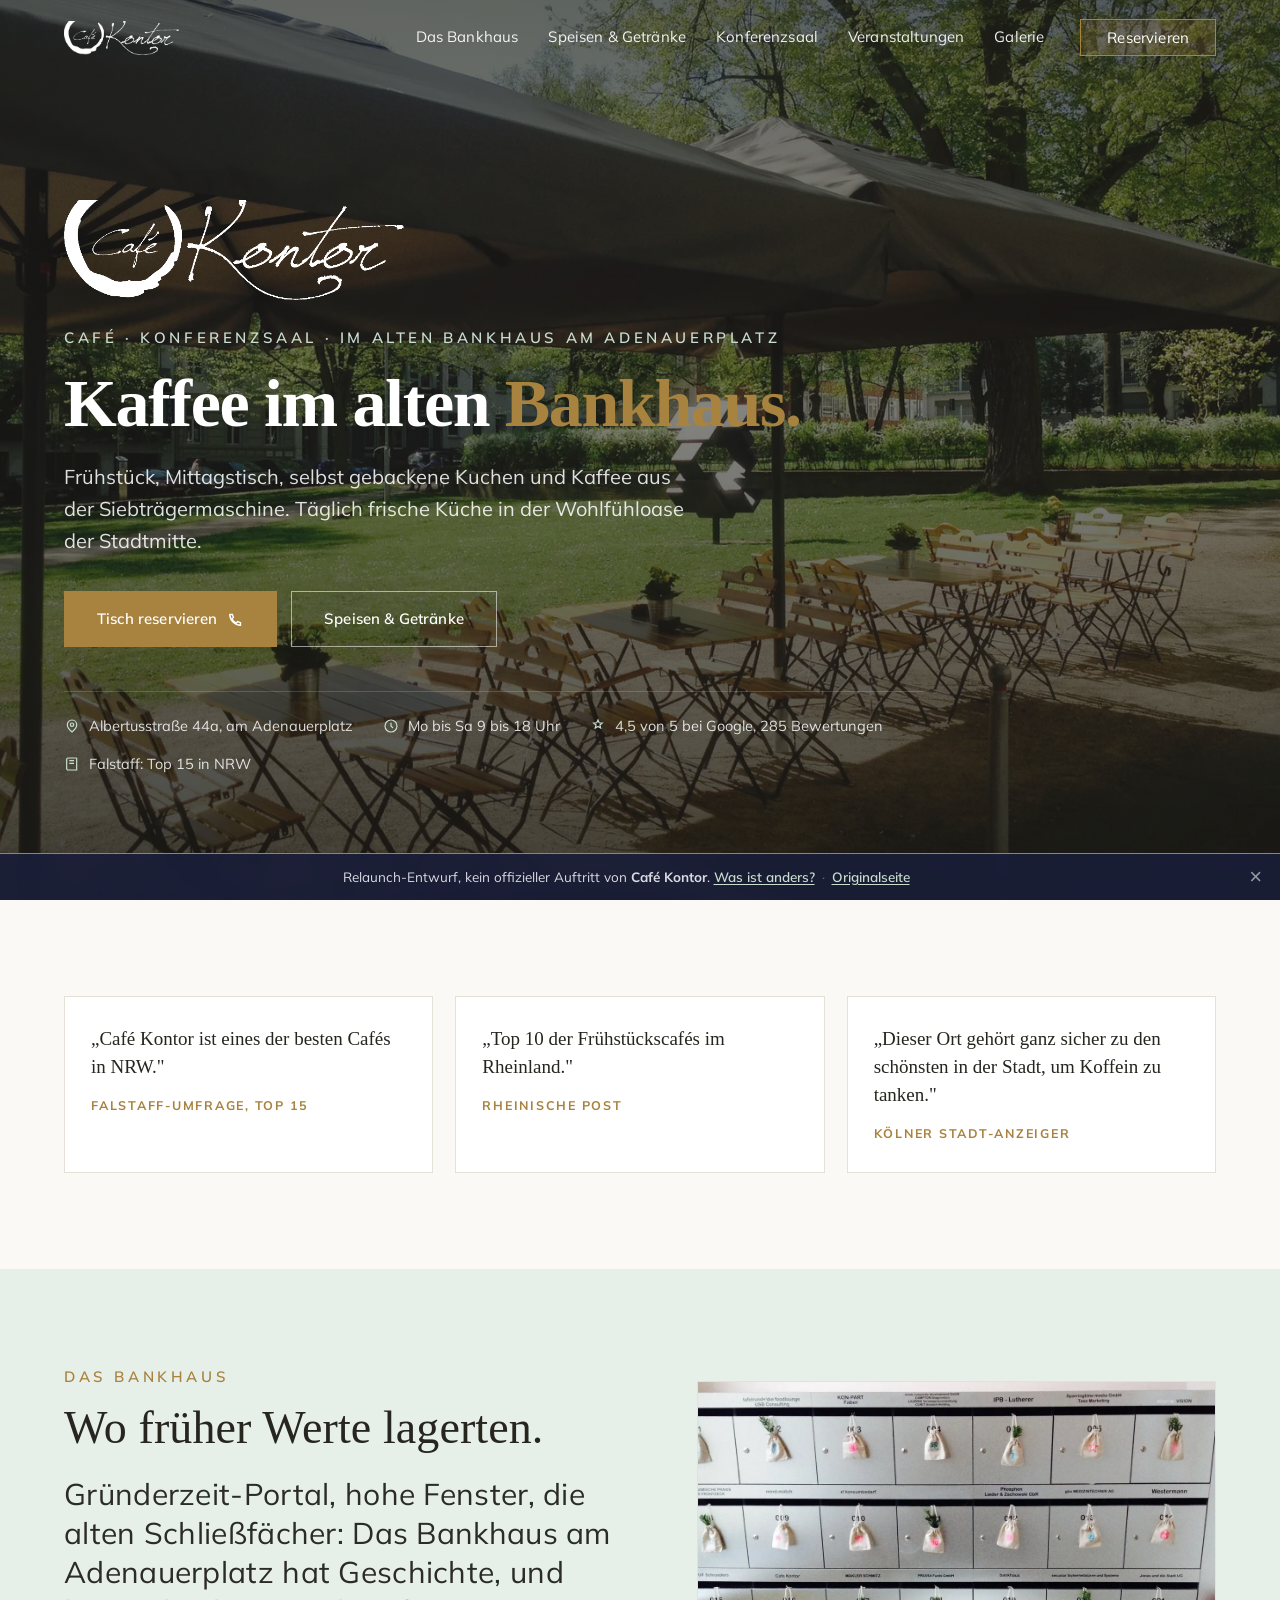
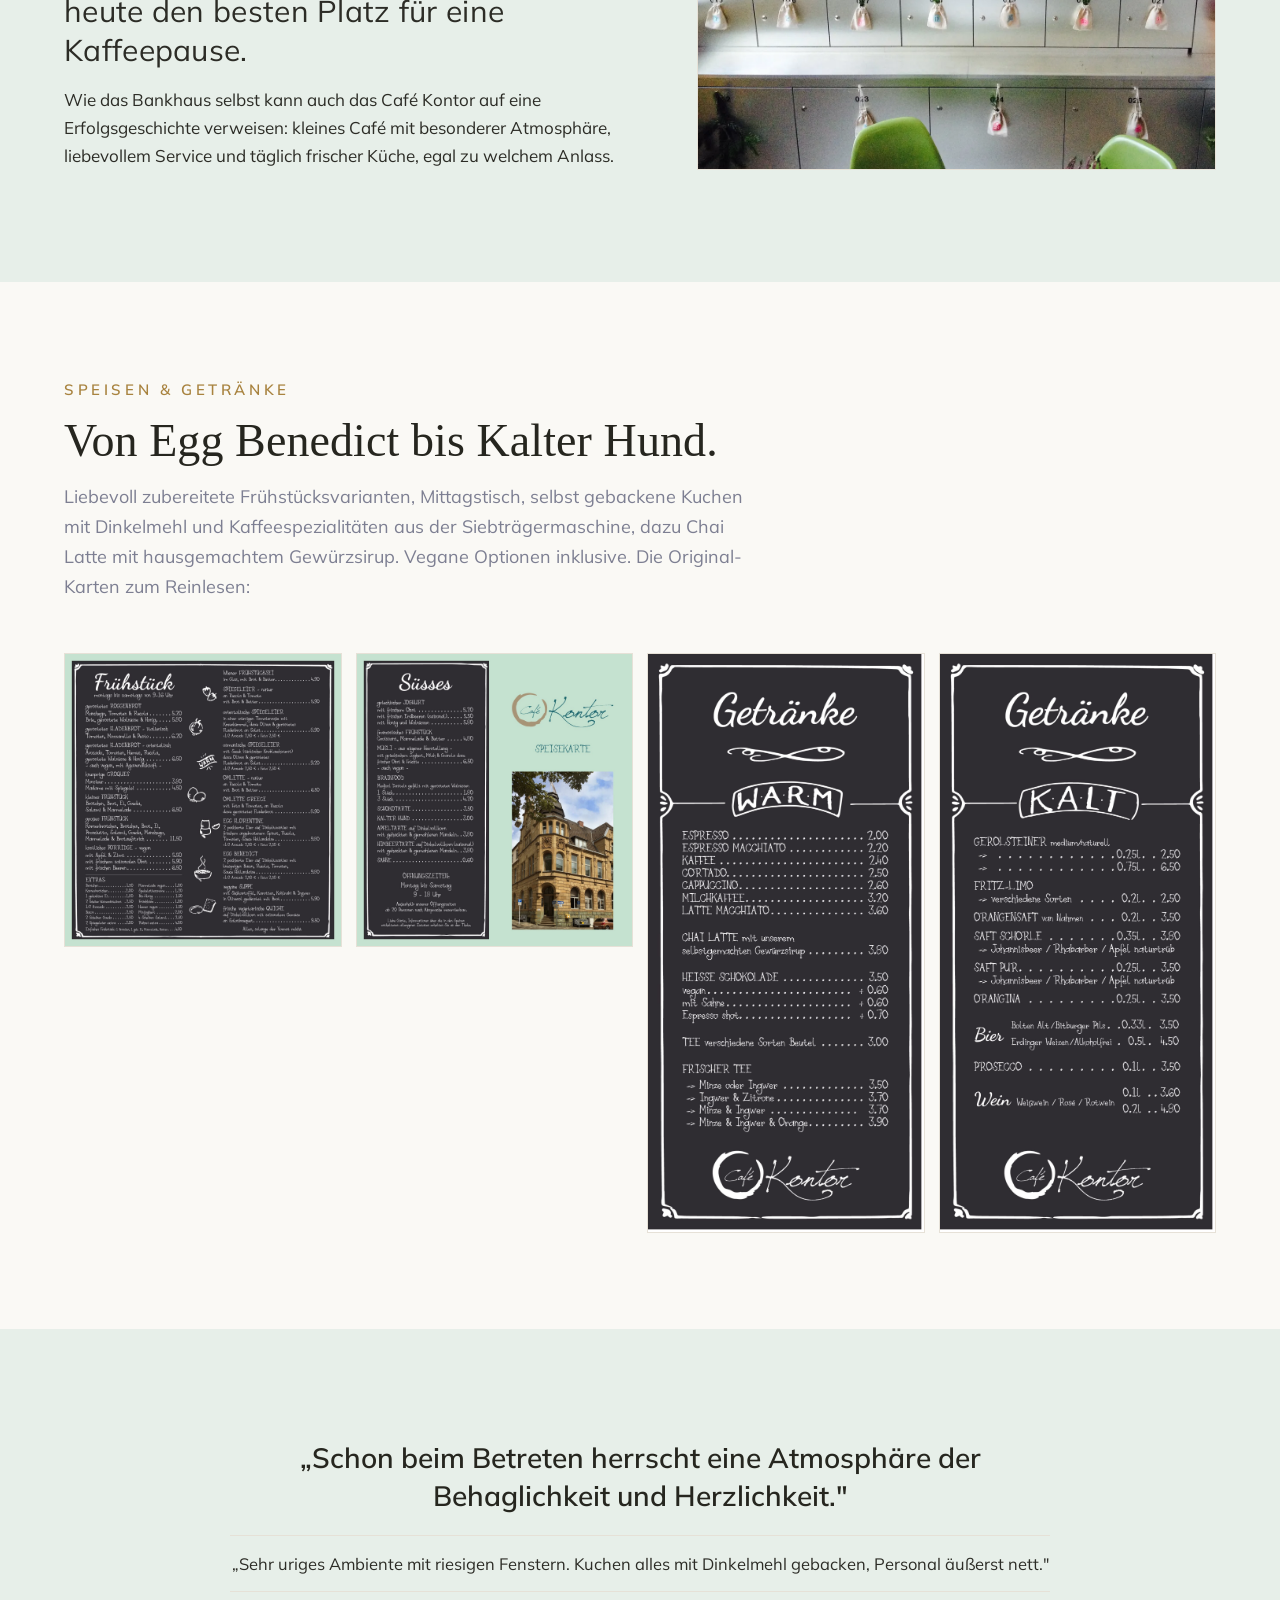
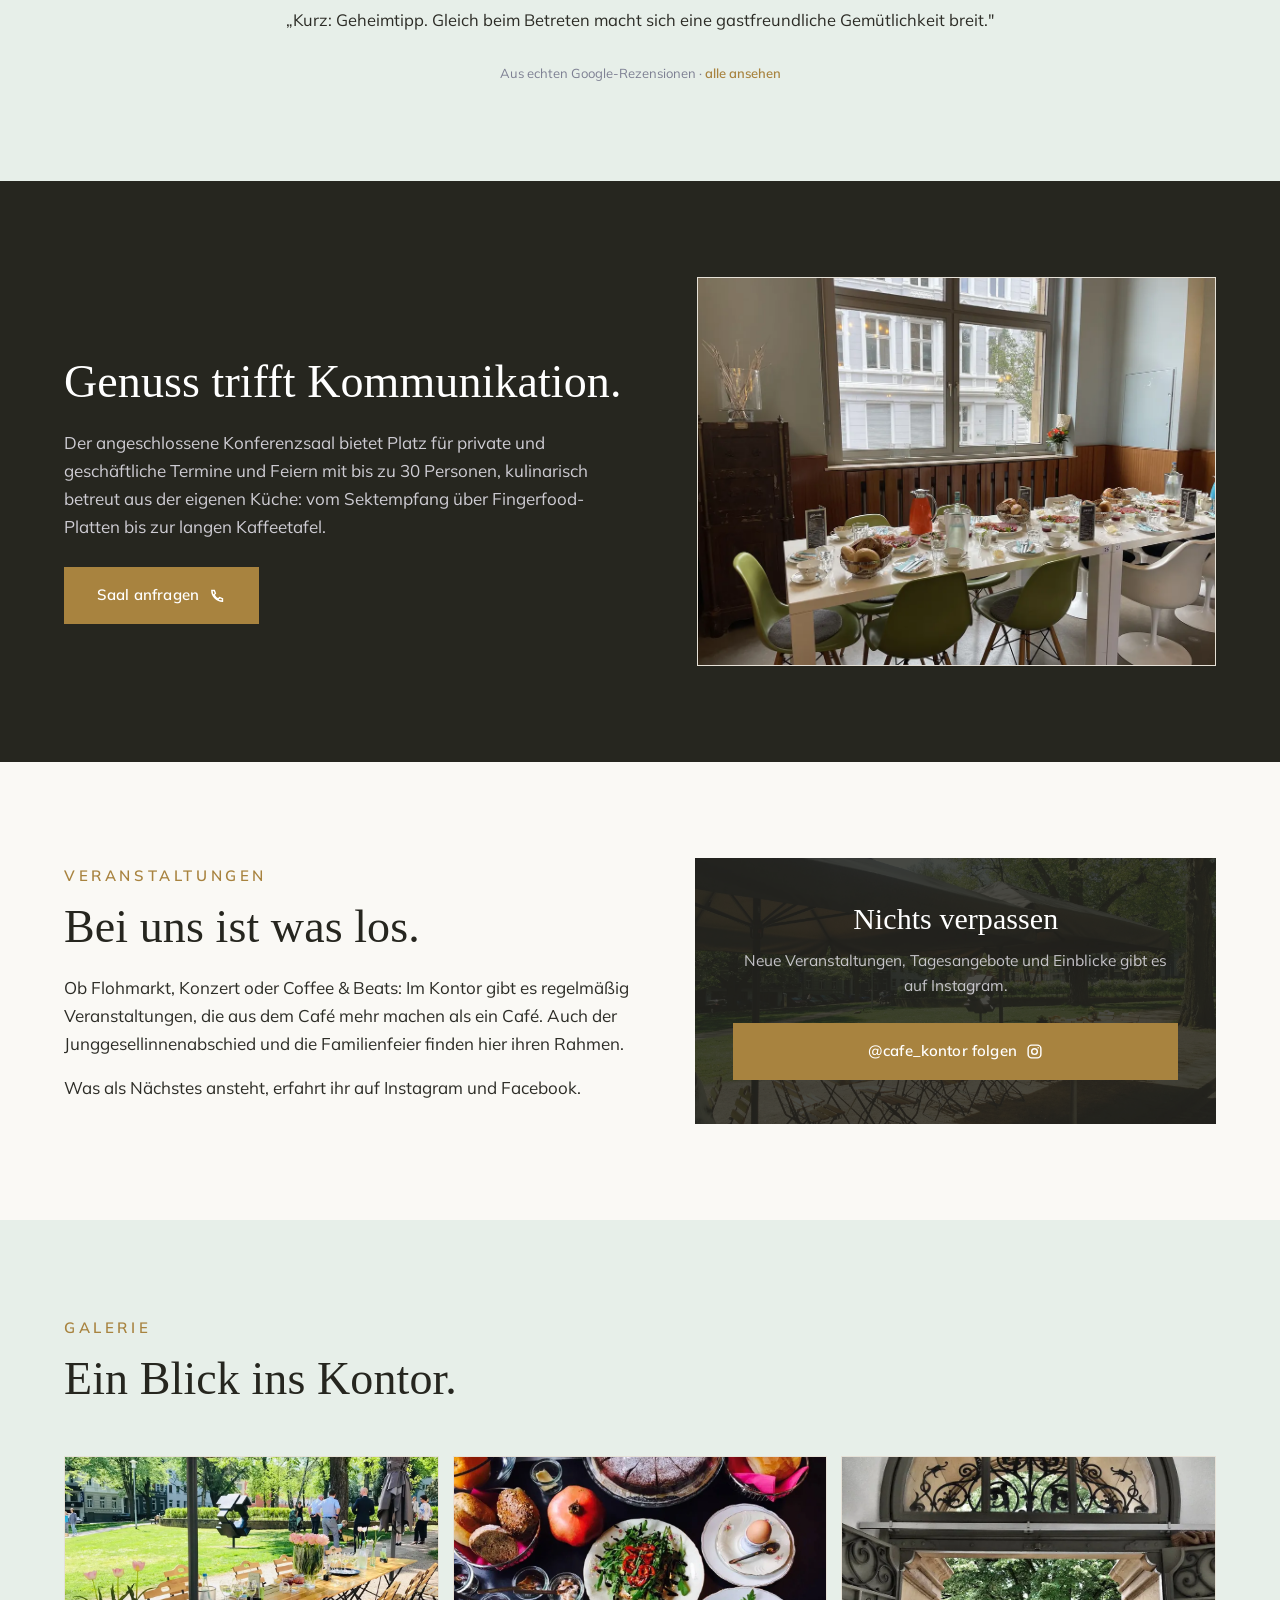
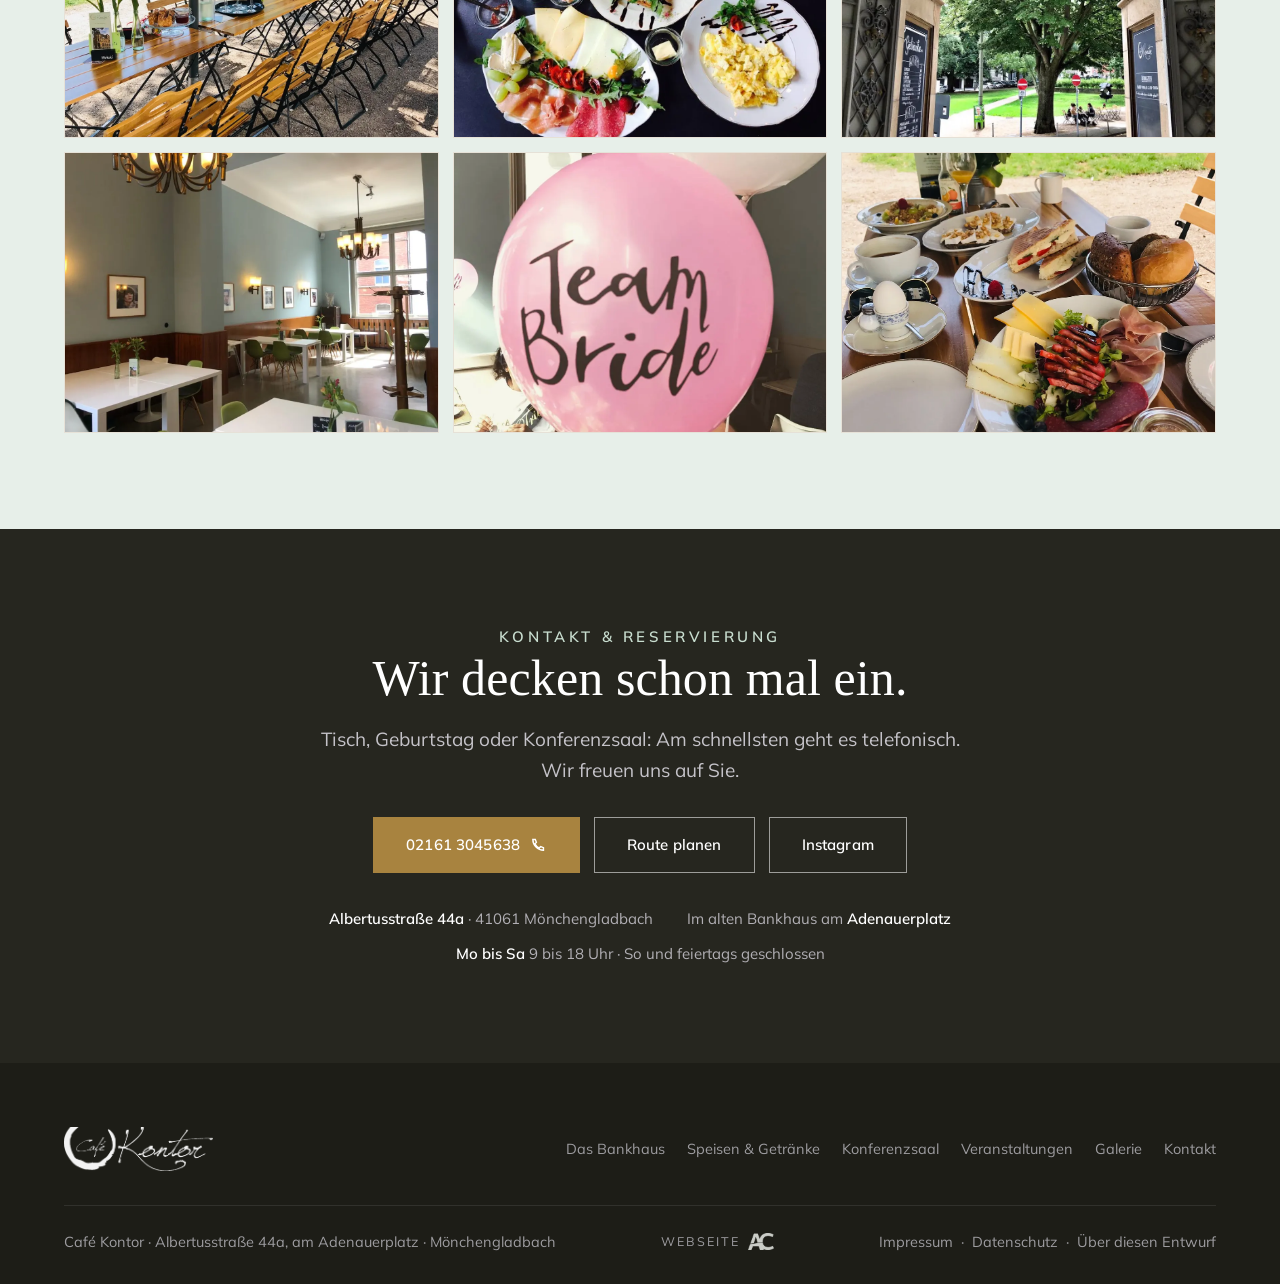
==== index.html @ a1a75964 "Cafe Kontor - Redesign-Demonstrator (CI aus Bestand: Tafel/Mint-Speisekarten, Kreide-Logo, Messing; " ====
<!doctype html>
<html lang="de">
<head>
<meta charset="utf-8">
<meta name="viewport" content="width=device-width, initial-scale=1, viewport-fit=cover">
<meta name="robots" content="noindex, nofollow">
<title>Café Kontor | Im alten Bankhaus am Adenauerplatz Mönchengladbach</title>
<meta name="description" content="Café Kontor: Frühstück, Mittagstisch und selbst gebackene Kuchen im alten Bankhaus am Adenauerplatz in Mönchengladbach. Konferenzsaal für bis zu 30 Personen. Redesign-Entwurf.">
<meta property="og:type" content="website">
<meta property="og:locale" content="de_DE">
<meta property="og:site_name" content="Café Kontor">
<meta property="og:title" content="Café Kontor | Im alten Bankhaus am Adenauerplatz Mönchengladbach">
<meta property="og:description" content="Frühstück, Mittagstisch und selbst gebackene Kuchen im alten Bankhaus. Konferenzsaal für bis zu 30 Personen.">
<meta property="og:image" content="https://suak0903.github.io/cafekontor/media/og.jpg">
<meta name="twitter:card" content="summary_large_image">
<link rel="icon" href="media/favicon.png" type="image/png">
<link rel="preload" as="image" href="media/hero-960.webp" type="image/webp" media="(max-width:700px)">
<link rel="preload" as="image" href="media/hero.webp" type="image/webp" media="(min-width:701px)">
<link rel="stylesheet" href="css/site.css?v=1">
<script type="application/ld+json">
{"@context":"https://schema.org","@type":"CafeOrCoffeeShop",
"name":"Café Kontor","alternateName":"Café Kontor am Adenauerplatz",
"description":"Café im alten Bankhaus am Adenauerplatz in Mönchengladbach: Frühstück, Mittagstisch, selbst gebackene Kuchen, Kaffeespezialitäten aus der Siebträgermaschine und ein Konferenzsaal für bis zu 30 Personen.",
"telephone":"+49 2161 3045638",
"address":{"@type":"PostalAddress","streetAddress":"Albertusstraße 44a","postalCode":"41061","addressLocality":"Mönchengladbach","addressCountry":"DE"},
"openingHoursSpecification":[{"@type":"OpeningHoursSpecification","dayOfWeek":["Monday","Tuesday","Wednesday","Thursday","Friday","Saturday"],"opens":"09:00","closes":"18:00"}],
"sameAs":["https://www.instagram.com/cafe_kontor/","https://www.facebook.com/cafekontormg","https://www.cafekontor-mg.de/"],
"servesCuisine":["Frühstück","Mittagstisch","Kuchen","Kaffee"],
"founder":{"@type":"Person","name":"Zahra Campregher"},
"acceptsReservations":"True",
"makesOffer":[{"@type":"Offer","itemOffered":{"@type":"Service","name":"Konferenzsaal für Veranstaltungen bis 30 Personen"}},{"@type":"Offer","itemOffered":{"@type":"Service","name":"Frühstück und Mittagstisch"}},{"@type":"Offer","itemOffered":{"@type":"Service","name":"Feiern und private Veranstaltungen"}}]}
</script>
</head>
<body>
<a href="#bankhaus" class="skip">Zum Inhalt springen</a>
<span id="top"></span>

<!-- #chrome:header -->
<header class="nav" id="nav">
  <div class="wrap">
    <a href="index.html#top" class="brand" aria-label="Café Kontor Startseite">
      <img class="logo-light" src="media/logo-white.png" alt="Café Kontor" width="635" height="187">
      <img class="logo-dark" src="media/logo-dark.png" alt="" aria-hidden="true" width="635" height="187">
    </a>
    <nav class="nav__links" aria-label="Hauptnavigation">
      <a href="index.html#bankhaus">Das Bankhaus</a>
      <a href="index.html#karte">Speisen &amp; Getränke</a>
      <a href="index.html#saal">Konferenzsaal</a>
      <a href="index.html#events">Veranstaltungen</a>
      <a href="index.html#galerie">Galerie</a>
      <a href="index.html#kontakt" class="btn nav__cta">Reservieren</a>
    </nav>
    <button class="burger" id="burger" aria-label="Menü öffnen" aria-expanded="false"><span></span><span></span><span></span></button>
  </div>
</header>
<nav class="mmenu" id="mmenu" aria-label="Mobile Navigation" inert>
  <div class="mmenu__top">
    <a href="index.html#top" class="mmenu__logo" aria-label="Café Kontor Startseite"><img src="media/logo-white.png" alt="Café Kontor" width="635" height="187"></a>
    <button class="mmenu__x" id="mclose" aria-label="Menü schließen"></button>
  </div>
  <div class="mmenu__links">
    <a href="index.html#bankhaus"><span class="n">01</span>Das Bankhaus</a>
    <a href="index.html#karte"><span class="n">02</span>Speisen &amp; Getränke</a>
    <a href="index.html#saal"><span class="n">03</span>Konferenzsaal</a>
    <a href="index.html#events"><span class="n">04</span>Veranstaltungen</a>
    <a href="index.html#galerie"><span class="n">05</span>Galerie</a>
    <a href="index.html#kontakt"><span class="n">06</span>Kontakt</a>
  </div>
  <div class="mmenu__foot">
    <a class="btn btn--primary" href="tel:+4921613045638">Tisch reservieren
      <svg viewBox="0 0 24 24" fill="none" stroke="currentColor" stroke-width="2"><path d="M4 5c0 8 7 15 15 15v-3.5l-4-1.5-2 2a12 12 0 0 1-6-6l2-2L7.5 5H4Z"/></svg></a>
    <div class="mmenu__contact">
      <a href="https://www.instagram.com/cafe_kontor/" target="_blank" rel="noopener"><svg viewBox="0 0 24 24" fill="none" stroke="currentColor" stroke-width="1.8"><rect x="3" y="3" width="18" height="18" rx="5"/><circle cx="12" cy="12" r="4"/><circle cx="17.2" cy="6.8" r="1.1" fill="currentColor" stroke="none"/></svg>Instagram</a>
      <a href="https://www.google.com/maps/search/?api=1&amp;query=Caf%C3%A9%20Kontor%20Albertusstra%C3%9Fe%2044a%20M%C3%B6nchengladbach" target="_blank" rel="noopener"><svg viewBox="0 0 24 24" fill="none" stroke="currentColor" stroke-width="1.8"><path d="M12 21s-7-5.7-7-11a7 7 0 1 1 14 0c0 5.3-7 11-7 11Z"/><circle cx="12" cy="10" r="2.5"/></svg>Route</a>
    </div>
    <div class="mmenu__meta">Albertusstraße 44a, am Adenauerplatz &middot; Mönchengladbach</div>
  </div>
</nav>
<!-- /#chrome:header -->

<!-- HERO: die Sommerterrasse am Adenauerplatz -->
<section class="hero" id="hero">
  <div class="hero__bg" id="heroBg"></div>
  <div class="wrap">
    <div class="hero__inner">
      <img class="hero__logo h-anim" src="media/logo-white.png" alt="Café Kontor" width="635" height="187" fetchpriority="high">
      <div class="eyebrow hero__eyebrow h-anim">Café &middot; Konferenzsaal &middot; Im alten Bankhaus am Adenauerplatz</div>
      <h1 class="h-anim">Kaffee im alten <em>Bankhaus.</em></h1>
      <p class="hero__sub h-anim">Frühstück, Mittagstisch, selbst gebackene Kuchen und Kaffee aus der Siebträgermaschine. Täglich frische Küche in der Wohlfühloase der Stadtmitte.</p>
      <div class="hero__cta h-anim">
        <a href="tel:+4921613045638" class="btn btn--primary">Tisch reservieren
          <svg viewBox="0 0 24 24" fill="none" stroke="currentColor" stroke-width="2"><path d="M4 5c0 8 7 15 15 15v-3.5l-4-1.5-2 2a12 12 0 0 1-6-6l2-2L7.5 5H4Z"/></svg></a>
        <a href="#karte" class="btn btn--ghost">Speisen &amp; Getränke</a>
      </div>
      <div class="ribbon h-anim">
        <span><svg viewBox="0 0 24 24" fill="none" stroke="currentColor" stroke-width="1.8"><path d="M12 21s-7-5.7-7-11a7 7 0 1 1 14 0c0 5.3-7 11-7 11Z"/><circle cx="12" cy="10" r="2.5"/></svg>Albertusstraße 44a, am Adenauerplatz</span>
        <span><svg viewBox="0 0 24 24" fill="none" stroke="currentColor" stroke-width="1.8"><circle cx="12" cy="12" r="9"/><path d="M12 7v5l3 3"/></svg>Mo bis Sa 9 bis 18 Uhr</span>
        <span><svg viewBox="0 0 24 24" fill="none" stroke="currentColor" stroke-width="1.8"><path d="M12 3l1.8 4.2 4.6.4-3.5 3 1.1 4.5L12 12.7 7.9 15.1 9 10.6l-3.5-3 4.6-.4L12 3Z"/></svg>4,5 von 5 bei Google, 285 Bewertungen</span>
        <span><svg viewBox="0 0 24 24" fill="none" stroke="currentColor" stroke-width="1.8"><path d="M4 19V5a2 2 0 0 1 2-2h13v18H6a2 2 0 0 1-2-2Z"/><path d="M8 7h7M8 11h7"/></svg>Falstaff: Top 15 in NRW</span>
      </div>
    </div>
  </div>
</section>

<!-- PRESSE -->
<section class="section" id="presse" aria-label="Pressestimmen">
  <div class="wrap">
    <div class="press reveal">
      <blockquote><span class="q">„Café Kontor ist eines der besten Cafés in NRW."</span><span class="src">Falstaff-Umfrage, Top 15</span></blockquote>
      <blockquote><span class="q">„Top 10 der Frühstückscafés im Rheinland."</span><span class="src">Rheinische Post</span></blockquote>
      <blockquote><span class="q">„Dieser Ort gehört ganz sicher zu den schönsten in der Stadt, um Koffein zu tanken."</span><span class="src">Kölner Stadt-Anzeiger</span></blockquote>
    </div>
  </div>
</section>

<!-- DAS BANKHAUS -->
<section class="section section--vanille" id="bankhaus">
  <div class="wrap split">
    <div>
      <div class="eyebrow reveal">Das Bankhaus</div>
      <h2 class="reveal" style="font-size:clamp(30px,4.4vw,46px);color:var(--tinte);margin-top:12px">Wo früher Werte lagerten.</h2>
      <p class="lead reveal" style="margin-top:22px">Gründerzeit-Portal, hohe Fenster, die alten Schließfächer: Das Bankhaus am Adenauerplatz hat Geschichte, und heute den besten Platz für eine Kaffeepause.</p>
      <p class="reveal" style="margin-top:14px">Wie das Bankhaus selbst kann auch das Café Kontor auf eine Erfolgsgeschichte verweisen: kleines Café mit besonderer Atmosphäre, liebevollem Service und täglich frischer Küche, egal zu welchem Anlass.</p>
    </div>
    <div class="split__media reveal">
      <picture><source srcset="media/schliessfaecher.webp" type="image/webp"><img src="media/schliessfaecher.jpg" alt="Die historischen Bankschließfächer im Café Kontor" width="1200" height="910" loading="lazy" decoding="async"></picture>
    </div>
  </div>
</section>

<!-- SPEISEN & GETRÄNKE -->
<section class="section" id="karte">
  <div class="wrap">
    <div class="shead reveal">
      <div class="eyebrow">Speisen &amp; Getränke</div>
      <h2>Von Egg Benedict bis Kalter Hund.</h2>
      <p>Liebevoll zubereitete Frühstücksvarianten, Mittagstisch, selbst gebackene Kuchen mit Dinkelmehl und Kaffeespezialitäten aus der Siebträgermaschine, dazu Chai Latte mit hausgemachtem Gewürzsirup. Vegane Optionen inklusive. Die Original-Karten zum Reinlesen:</p>
    </div>
    <div class="karten reveal">
      <picture><img src="media/karte-fruehstueck.jpg" alt="Speisekarte Frühstück" width="1400" height="1484" loading="lazy" decoding="async"></picture>
      <picture><img src="media/karte-suesses.jpg" alt="Speisekarte Süßes" width="1400" height="1484" loading="lazy" decoding="async"></picture>
      <picture><img src="media/karte-warm.jpg" alt="Getränkekarte warme Getränke" width="1400" height="2938" loading="lazy" decoding="async"></picture>
      <picture><img src="media/karte-kalt.jpg" alt="Getränkekarte kalte Getränke" width="1400" height="2938" loading="lazy" decoding="async"></picture>
    </div>
  </div>
</section>

<!-- STIMMEN -->
<section class="section section--vanille" id="stimmen" aria-label="Stimmen unserer Gäste">
  <div class="wrap">
    <div class="quotes reveal">
      <blockquote class="quote quote--big">„Schon beim Betreten herrscht eine Atmosphäre der Behaglichkeit und Herzlichkeit."</blockquote>
      <blockquote class="quote">„Sehr uriges Ambiente mit riesigen Fenstern. Kuchen alles mit Dinkelmehl gebacken, Personal äußerst nett."</blockquote>
      <blockquote class="quote">„Kurz: Geheimtipp. Gleich beim Betreten macht sich eine gastfreundliche Gemütlichkeit breit."</blockquote>
      <p class="quotes__src">Aus echten Google-Rezensionen &middot; <a href="https://www.google.com/maps/search/?api=1&amp;query=Caf%C3%A9%20Kontor%20M%C3%B6nchengladbach" target="_blank" rel="noopener">alle ansehen</a></p>
    </div>
  </div>
</section>

<!-- KONFERENZSAAL -->
<section class="section section--tinte" id="saal">
  <div class="wrap split">
    <div>
      <div class="eyebrow reveal">Konferenzsaal</div>
      <h2 class="reveal" style="font-size:clamp(30px,4.4vw,46px);color:#fff;margin-top:12px">Genuss trifft Kommunikation.</h2>
      <p class="reveal" style="margin-top:22px;color:rgba(236,234,243,.85)">Der angeschlossene Konferenzsaal bietet Platz für private und geschäftliche Termine und Feiern mit bis zu 30 Personen, kulinarisch betreut aus der eigenen Küche: vom Sektempfang über Fingerfood-Platten bis zur langen Kaffeetafel.</p>
      <a class="btn btn--primary reveal" href="tel:+4921613045638" style="margin-top:10px">Saal anfragen
        <svg viewBox="0 0 24 24" fill="none" stroke="currentColor" stroke-width="2"><path d="M4 5c0 8 7 15 15 15v-3.5l-4-1.5-2 2a12 12 0 0 1-6-6l2-2L7.5 5H4Z"/></svg></a>
    </div>
    <div class="split__media reveal">
      <picture><source srcset="media/tafel.webp" type="image/webp"><img src="media/tafel.jpg" alt="Festlich gedeckte lange Tafel im Konferenzsaal" width="1100" height="825" loading="lazy" decoding="async"></picture>
    </div>
  </div>
</section>

<!-- VERANSTALTUNGEN -->
<section class="section" id="events">
  <div class="wrap insta">
    <div>
      <div class="eyebrow reveal">Veranstaltungen</div>
      <h2 class="reveal" style="font-size:clamp(30px,4.4vw,46px);color:var(--tinte);margin-top:12px">Bei uns ist was los.</h2>
      <p class="reveal" style="margin-top:22px">Ob Flohmarkt, Konzert oder Coffee &amp; Beats: Im Kontor gibt es regelmäßig Veranstaltungen, die aus dem Café mehr machen als ein Café. Auch der Junggesellinnenabschied und die Familienfeier finden hier ihren Rahmen.</p>
      <p class="reveal">Was als Nächstes ansteht, erfahrt ihr auf Instagram und Facebook.</p>
    </div>
    <div class="insta__card reveal">
      <h3>Nichts verpassen</h3>
      <p>Neue Veranstaltungen, Tagesangebote und Einblicke gibt es auf Instagram.</p>
      <a href="https://www.instagram.com/cafe_kontor/" target="_blank" rel="noopener" class="btn btn--primary">@cafe_kontor folgen
        <svg viewBox="0 0 24 24" fill="none" stroke="currentColor" stroke-width="2"><rect x="3" y="3" width="18" height="18" rx="5"/><circle cx="12" cy="12" r="4"/><circle cx="17.2" cy="6.8" r="1.1" fill="currentColor" stroke="none"/></svg></a>
    </div>
  </div>
</section>

<!-- GALERIE -->
<section class="section section--vanille" id="galerie">
  <div class="wrap">
    <div class="shead reveal">
      <div class="eyebrow">Galerie</div>
      <h2>Ein Blick ins Kontor.</h2>
    </div>
    <div class="gallery">
      <picture class="reveal"><source srcset="media/terrasse.webp" type="image/webp"><img src="media/terrasse.jpg" alt="Die Sommerterrasse unter Schirmen am Adenauerplatz" width="1100" height="825" loading="lazy" decoding="async"></picture>
      <picture class="reveal"><source srcset="media/fruehstueck.webp" type="image/webp"><img src="media/fruehstueck.jpg" alt="Frühstücksteller mit frischen Zutaten" width="1100" height="825" loading="lazy" decoding="async"></picture>
      <picture class="reveal"><source srcset="media/portal.webp" type="image/webp"><img src="media/portal.jpg" alt="Das schmiedeeiserne Portal des Bankhauses" width="900" height="1200" loading="lazy" decoding="async"></picture>
      <picture class="reveal"><source srcset="media/saal-hell.webp" type="image/webp"><img src="media/saal-hell.jpg" alt="Der helle Saal mit Bilderwand" width="1024" height="768" loading="lazy" decoding="async"></picture>
      <picture class="reveal"><source srcset="media/teambride.webp" type="image/webp"><img src="media/teambride.jpg" alt="Feier mit Team-Bride-Ballons im Kontor" width="1080" height="1080" loading="lazy" decoding="async"></picture>
      <picture class="reveal"><source srcset="media/teller.webp" type="image/webp"><img src="media/teller.jpg" alt="Frühstück am Fensterplatz" width="1100" height="825" loading="lazy" decoding="async"></picture>
    </div>
  </div>
</section>

<!-- KONTAKT -->
<section class="section section--tinte" id="kontakt">
  <div class="wrap cta">
    <div class="eyebrow reveal" style="color:var(--orange)">Kontakt &amp; Reservierung</div>
    <h2 class="reveal">Wir decken schon mal ein.</h2>
    <p class="reveal">Tisch, Geburtstag oder Konferenzsaal: Am schnellsten geht es telefonisch. Wir freuen uns auf Sie.</p>
    <div class="cta__row reveal">
      <a href="tel:+4921613045638" class="btn btn--primary">02161 3045638
        <svg viewBox="0 0 24 24" fill="none" stroke="currentColor" stroke-width="2"><path d="M4 5c0 8 7 15 15 15v-3.5l-4-1.5-2 2a12 12 0 0 1-6-6l2-2L7.5 5H4Z"/></svg></a>
      <a href="https://www.google.com/maps/search/?api=1&amp;query=Caf%C3%A9%20Kontor%20Albertusstra%C3%9Fe%2044a%20M%C3%B6nchengladbach" target="_blank" rel="noopener" class="btn btn--ghost">Route planen</a>
      <a href="https://www.instagram.com/cafe_kontor/" target="_blank" rel="noopener" class="btn btn--ghost">Instagram</a>
    </div>
    <div class="cta__meta reveal">
      <span><b>Albertusstraße 44a</b> &middot; 41061 Mönchengladbach</span>
      <span>Im alten Bankhaus am <b>Adenauerplatz</b></span>
      <span><b>Mo bis Sa</b> 9 bis 18 Uhr &middot; So und feiertags geschlossen</span>
    </div>
  </div>
</section>

<!-- #chrome:footer -->
<footer class="foot">
  <div class="wrap">
    <div class="foot__top">
      <a href="index.html#top" aria-label="Café Kontor Startseite"><img class="foot__brandimg" src="media/logo-white.png" alt="Café Kontor" width="635" height="187" loading="lazy" decoding="async"></a>
      <nav class="foot__nav" aria-label="Footer">
        <a href="index.html#bankhaus">Das Bankhaus</a><a href="index.html#karte">Speisen &amp; Getränke</a>
        <a href="index.html#saal">Konferenzsaal</a><a href="index.html#events">Veranstaltungen</a><a href="index.html#galerie">Galerie</a><a href="index.html#kontakt">Kontakt</a>
      </nav>
    </div>
    <div class="foot__bottom">
      <span>Café Kontor &middot; Albertusstraße 44a, am Adenauerplatz &middot; Mönchengladbach</span>
      <a class="foot__credit" href="https://akyol.de" target="_blank" rel="noopener" aria-label="Webseite erstellt von Dr.-Ing. Suat Akyol, akyol.de">Webseite <img class="logo-mono" src="media/ac-logo-mono.png" alt="AC" width="306" height="195" style="height:17px;width:auto" loading="lazy" decoding="async"><img class="logo-color" src="media/ac-logo.png" alt="" aria-hidden="true" width="306" height="195" style="height:17px;width:auto" loading="lazy" decoding="async"></a>
      <span><a href="impressum.html">Impressum</a> &nbsp;&middot;&nbsp; <a href="datenschutz.html">Datenschutz</a> &nbsp;&middot;&nbsp; <a href="hinweise.html">Über diesen Entwurf</a></span>
    </div>
  </div>
</footer>
<!-- /#chrome:footer -->

<!-- Lightbox -->
<div class="lb" id="lb" aria-hidden="true">
  <img id="lbImg" src="" alt="">
  <button class="lb__close" id="lbClose" aria-label="Schließen">&times;</button>
  <button class="lb__nav prev" id="lbPrev" aria-label="Vorheriges Bild">&#8249;</button>
  <button class="lb__nav next" id="lbNext" aria-label="Nächstes Bild">&#8250;</button>
</div>

<!-- #chrome:demobar -->
<div class="demobar" id="demobar">
  <span>Relaunch-Entwurf, kein offizieller Auftritt von <b>Café Kontor</b>. <a href="hinweise.html">Was ist anders?</a> <span class="demobar__sep">&middot;</span> <a href="https://www.cafekontor-mg.de/" target="_blank" rel="noopener">Originalseite</a></span>
  <button id="demoClose" aria-label="Hinweis schließen">&times;</button>
</div>
<!-- /#chrome:demobar -->

<script src="js/site.js?v=1"></script>
</body>
</html>
---- css/site.css ----
/* =========================================================================
   Cafe Kontor - Redesign-Demonstrator
   Vanilla CSS. Farben aus dem Markenauftritt: Tafel-Anthrazit + Mint (die
   Original-Speisekarten) + Messing (Kronleuchter im Bankhaus).
   DM Serif Display + Mulish self-hosted.
   ========================================================================= */

@font-face{font-family:'DM Serif Display';src:url('../font/DMSerifDisplay-400.woff2') format('woff2');font-weight:400;font-style:normal;font-display:swap}
@font-face{font-family:'Mulish';src:url('../font/Mulish-400.woff2') format('woff2');font-weight:400;font-style:normal;font-display:swap}
@font-face{font-family:'Mulish';src:url('../font/Mulish-600.woff2') format('woff2');font-weight:600;font-style:normal;font-display:swap}
@font-face{font-family:'Mulish';src:url('../font/Mulish-700.woff2') format('woff2');font-weight:700;font-style:normal;font-display:swap}

:root{
  --tinte:#26261f;      /* Tafel-Anthrazit (Speisekarten): dunkle Sektionen, Headings */
  --night:#1d1d17;      /* Footer / noch dunkler */
  --blau:#cfe3d6;       /* Karten-Mint (Speisekarten-Rahmen) */
  --koralle:#a8833f;    /* AKZENT Messing (Kronleuchter im Bankhaus): CTA, Eyebrow */
  --koralle-d:#8f6e30;  /* Akzent dunkler (Hover) */
  --orange:#c8ddcf;     /* helles Mint: Eyebrows/Icons auf dunkel */
  --papier:#faf9f5;     /* Kreide-Grund hell */
  --vanille:#e7efe9;    /* Sektions-BG Mint-hell */
  --ink:#2c2c26;        /* Fliesstext auf hell */
  --muted:#7d7f92;      /* gedaempft */
  --line:#e6e1d7;       /* Haarlinie */
  --white:#fff;
  --wrap:1200px;
  --ease:cubic-bezier(.22,1,.36,1);
  --nav-h:76px;
}

*,*::before,*::after{box-sizing:border-box}
html{-webkit-text-size-adjust:100%;scroll-behavior:smooth;overflow-x:clip}
html,*{-webkit-tap-highlight-color:transparent}
body{
  margin:0;background:var(--papier);color:var(--ink);
  font-family:'Mulish',system-ui,-apple-system,Segoe UI,sans-serif;
  font-size:17px;line-height:1.65;font-weight:400;
  -webkit-font-smoothing:antialiased;text-rendering:optimizeLegibility;
  overflow-x:clip;overflow-wrap:break-word;
}
::selection{background:rgba(168,131,63,.25)}::-moz-selection{background:rgba(168,131,63,.25)}
img{max-width:100%;height:auto;display:block}
a{color:inherit;text-decoration:none}
h1,h2,h3{font-family:'DM Serif Display',Georgia,serif;font-weight:400;line-height:1.12;letter-spacing:.002em;margin:0}
p{margin:0 0 1rem}
.wrap{width:100%;max-width:var(--wrap);margin:0 auto;padding:0 24px}
.section{padding:96px 0}
.eyebrow{font-family:'Mulish';font-weight:600;font-size:15px;letter-spacing:.24em;text-transform:uppercase;color:var(--koralle)}
.dot{color:var(--koralle)}
.sr-only{position:absolute;width:1px;height:1px;padding:0;margin:-1px;overflow:hidden;clip:rect(0,0,0,0);border:0}
.skip{position:absolute;left:-9999px;top:0;background:var(--tinte);color:#fff;padding:10px 16px;z-index:200}
.skip:focus{left:12px;top:12px}

/* ---- Buttons ---- */
.btn{display:inline-flex;align-items:center;gap:.6rem;font-family:'Mulish';font-weight:600;font-size:15px;
  letter-spacing:.01em;padding:15px 32px;border:1px solid transparent;cursor:pointer;
  transition:background .25s var(--ease),border-color .25s var(--ease),color .25s var(--ease)}
.btn--primary{background:var(--koralle);color:#fff}
.btn--primary:hover{background:var(--koralle-d)}
.btn--ghost{background:transparent;border-color:rgba(255,255,255,.55);color:#fff}
.btn--ghost:hover{background:rgba(255,255,255,.14);border-color:#fff}
.btn svg{width:17px;height:17px;flex:none}

/* ---- Navigation (sticky statt fixed: mobile Browserleiste, Petra-Learning) ---- */
.nav{position:sticky;top:0;left:0;right:0;z-index:140;height:var(--nav-h);display:flex;align-items:center;
  margin-bottom:calc(-1 * var(--nav-h));
  transition:background .3s var(--ease),box-shadow .3s var(--ease),border-color .3s var(--ease);
  border-bottom:1px solid transparent}
.nav.menu-open{position:fixed;top:0;left:0;right:0;margin-bottom:0}
.nav .wrap{display:flex;align-items:center;justify-content:space-between}
.brand{display:inline-flex;align-items:center;gap:12px;transition:transform .28s var(--ease);transform-origin:center center}
.brand:hover{transform:scale(1.05)}
.brand img{height:34px;width:auto;display:block;transition:opacity .3s var(--ease)}
.brand .logo-dark{display:none}
.brand__word{font-family:'Mulish';font-weight:700;font-size:21px;letter-spacing:.12em;text-transform:uppercase;color:#fff;transition:color .3s var(--ease)}
.nav__links{display:flex;align-items:center;gap:30px}
.nav__links a{font-family:'Mulish';font-size:15px;font-weight:500;letter-spacing:.01em;color:rgba(255,255,255,.92);position:relative;padding:4px 0}
.nav__links a::after{content:"";position:absolute;left:0;right:100%;bottom:-2px;height:2px;background:var(--koralle);transition:right .3s var(--ease)}
.nav__links a:hover::after,.nav__links a.active::after{right:0}
.nav__cta{margin-left:6px}
/* Nav-CTA-Padding-Trap: Spezifitaet hoch, Unterstrich aus */
.nav__links a.nav__cta{padding:10px 26px;line-height:1;border:1px solid var(--koralle);color:#fff;background:rgba(168,131,63,.2)}
.nav__links a.nav__cta:hover{background:var(--koralle)}
.nav__links a.nav__cta::after{display:none}
/* solid: bei Scroll ODER auf Subpages ohne Hero */
.nav.scrolled,body.sub .nav{background:var(--papier);border-bottom-color:var(--line);box-shadow:0 1px 0 rgba(0,0,0,.02)}
.nav.scrolled .brand__word,body.sub .nav .brand__word{color:var(--tinte)}
.nav.scrolled .brand .logo-light,body.sub .nav .brand .logo-light{display:none}
.nav.scrolled .brand .logo-dark,body.sub .nav .brand .logo-dark{display:block}
.nav.scrolled .nav__links a,body.sub .nav .nav__links a{color:var(--ink)}
.nav.scrolled .nav__links a.nav__cta,body.sub .nav .nav__links a.nav__cta{background:var(--koralle);color:#fff;border-color:transparent}
.nav.scrolled .nav__links a.nav__cta:hover,body.sub .nav .nav__links a.nav__cta:hover{background:var(--koralle-d)}
/* Menue offen: Header-Leiste blendet aus (Logo + X leben im Panel) */
.nav.menu-open{opacity:0;visibility:hidden;pointer-events:none;transition:opacity .25s var(--ease),visibility .25s}
.nav.scrolled .burger span,body.sub .nav .burger span{background:var(--tinte)}
.burger{display:none;width:44px;height:44px;background:none;border:0;cursor:pointer;flex-direction:column;justify-content:center;gap:5px;padding:0}
.burger span{display:block;height:2px;width:24px;background:#fff;margin:0 auto;transition:background .3s var(--ease)}

/* ---- Mobile menu: Vollglas-Panel von rechts, Header weg, Logo+X im Panel ---- */
.mmenu{position:fixed;inset:0;z-index:145;
  background:rgba(26,30,56,.87);backdrop-filter:blur(22px) saturate(140%);-webkit-backdrop-filter:blur(22px) saturate(140%);
  display:flex;flex-direction:column;padding:18px 28px 28px;
  transform:translateX(100%);transition:transform .42s var(--ease);
  height:100lvh;overflow-y:auto;overscroll-behavior:contain}
.mmenu.open{transform:translateX(0)}
.mmenu__top{display:flex;align-items:center;justify-content:space-between;min-height:calc(var(--nav-h) - 18px);flex:none}
.mmenu__logo img{height:38px;width:auto;display:block}
.mmenu__x{position:relative;width:44px;height:44px;background:none;border:0;cursor:pointer;flex:none;transition:transform .3s var(--ease)}
.mmenu__x::before,.mmenu__x::after{content:"";position:absolute;left:11px;right:11px;top:21px;height:2px;background:#fff;border-radius:2px;transition:background .2s var(--ease)}
.mmenu__x::before{transform:rotate(45deg)}
.mmenu__x::after{transform:rotate(-45deg)}
.mmenu__x:hover{transform:rotate(90deg)}
.mmenu__x:hover::before,.mmenu__x:hover::after{background:var(--koralle)}
.mmenu__links{display:flex;flex-direction:column;flex:1;justify-content:center;padding:10px 0}
.mmenu__links a{position:relative;display:flex;align-items:baseline;gap:16px;font-family:'Mulish';font-weight:600;letter-spacing:-.01em;
  font-size:clamp(25px,6.8vw,31px);color:rgba(255,255,255,.9);
  padding:14px 0;border-bottom:1px solid rgba(255,255,255,.1);
  transition:color .25s var(--ease),padding-left .25s var(--ease)}
.mmenu__links a .n{font-family:'Mulish';font-size:12px;font-weight:700;letter-spacing:.08em;color:var(--orange);flex:none;transform:translateY(-5px);transition:color .25s var(--ease)}
.mmenu__links a:hover,.mmenu__links a:focus-visible,.mmenu__links a.active{color:#fff;padding-left:12px}
.mmenu__links a:hover .n,.mmenu__links a.active .n{color:var(--koralle)}
.mmenu__links a:last-child{border-bottom:0}
.mmenu.open .mmenu__links a{animation:mIn .5s var(--ease) both}
.mmenu.open .mmenu__links a:nth-child(1){animation-delay:.10s}
.mmenu.open .mmenu__links a:nth-child(2){animation-delay:.16s}
.mmenu.open .mmenu__links a:nth-child(3){animation-delay:.22s}
.mmenu.open .mmenu__links a:nth-child(4){animation-delay:.28s}
.mmenu.open .mmenu__links a:nth-child(5){animation-delay:.34s}
.mmenu.open .mmenu__links a:nth-child(6){animation-delay:.40s}
@keyframes mIn{from{opacity:0;transform:translateX(20px)}to{opacity:1;transform:none}}
.mmenu__foot{flex:none;padding-top:22px;border-top:1px solid rgba(255,255,255,.12)}
.mmenu__foot .btn{width:100%;justify-content:center}
.mmenu__contact{display:grid;grid-template-columns:1fr 1fr;gap:10px;margin-top:14px}
.mmenu__contact a{display:inline-flex;align-items:center;justify-content:center;gap:8px;color:rgba(255,255,255,.85);font-size:14px;font-weight:500;
  border:1px solid rgba(255,255,255,.2);padding:10px 15px;transition:background .2s var(--ease),border-color .2s var(--ease),color .2s var(--ease)}
.mmenu__contact a:hover{background:rgba(255,255,255,.1);border-color:#fff;color:#fff}
.mmenu__contact a svg{width:16px;height:16px;color:var(--orange);flex:none}
.mmenu__meta{margin-top:16px;color:rgba(255,255,255,.5);font-size:13px}

/* ---- Hero: das originale Spray-Bild traegt die Marke ---- */
.hero{position:relative;min-height:100svh;display:flex;align-items:center;overflow:hidden;background:var(--tinte)}
.hero__bg{position:absolute;top:-16%;left:0;right:0;height:132%;z-index:0;background-size:cover;background-position:center;will-change:transform;backface-visibility:hidden;
  background-image:url('../media/hero.webp')}
@media(max-width:700px){.hero__bg{background-image:url('../media/hero-960.webp')}}
.hero__bg::after{content:"";position:absolute;inset:0;
  background:linear-gradient(180deg,rgba(31,31,25,.74) 0%,rgba(35,35,28,.55) 45%,rgba(24,24,19,.9) 100%)}
.hero .wrap{position:relative;z-index:1;padding-top:var(--nav-h)}
.hero__inner{max-width:860px}
.hero__logo{width:clamp(240px,30vw,340px);height:auto;margin-bottom:26px;filter:drop-shadow(0 4px 24px rgba(0,0,0,.4))}
.hero h1{color:#fff;font-size:clamp(38px,6.2vw,68px);font-weight:700;letter-spacing:-.02em;margin:14px 0 0}
.hero h1 em{font-style:normal;color:var(--koralle)}
.hero__sub{color:rgba(255,255,255,.86);font-size:clamp(17px,2.1vw,20px);max-width:640px;margin:20px 0 0;line-height:1.6}
.hero__cta{display:flex;flex-wrap:wrap;gap:14px;margin-top:34px}
.hero__eyebrow{color:var(--orange)}
/* Kontakt-Ribbon unter Hero-Text */
.ribbon{position:relative;z-index:1;margin-top:44px;display:flex;flex-wrap:wrap;gap:14px 30px;
  padding-top:22px;border-top:1px solid rgba(255,255,255,.16)}
.ribbon span{display:inline-flex;align-items:center;gap:9px;color:rgba(255,255,255,.84);font-size:14.5px;font-weight:500}
.ribbon svg{width:16px;height:16px;color:var(--orange);flex:none}
.ribbon__track{display:flex;flex-wrap:wrap;gap:14px 30px}
@media(max-width:700px){
  .ribbon{flex-wrap:nowrap;overflow:hidden;touch-action:pan-y;
    -webkit-mask-image:linear-gradient(90deg,transparent,#000 7%,#000 93%,transparent);
            mask-image:linear-gradient(90deg,transparent,#000 7%,#000 93%,transparent)}
  .ribbon__track{flex-wrap:nowrap;gap:0;will-change:transform}
  .ribbon__track span{flex:none;padding-right:30px}
}

/* ---- generische Sektionsbausteine ---- */
.section--vanille{background:var(--vanille)}
.section--tinte{background:var(--tinte);color:#eceaf3}
.shead{max-width:680px;margin:0 0 52px}
.shead.center{margin-left:auto;margin-right:auto;text-align:center}
.shead h2{font-size:clamp(30px,4.4vw,46px);margin-top:12px;color:var(--tinte)}
.section--tinte .shead h2{color:#fff}
.shead p{color:var(--muted);font-size:18px;margin-top:16px}
.section--tinte .shead p{color:rgba(236,234,243,.75)}

/* Intro / Split */
.split{display:grid;grid-template-columns:1.05fr .95fr;gap:60px;align-items:center}
.split>*{min-width:0}
.split__media{position:relative;border:1px solid var(--line);overflow:hidden}
.split__media img{width:100%;height:100%;object-fit:cover;aspect-ratio:4/3}
.split__media .stamp{position:absolute;right:18px;bottom:18px;width:96px;height:96px;transform:rotate(-12deg);filter:drop-shadow(0 3px 10px rgba(0,0,0,.18))}
.lead{font-family:'Mulish';font-size:clamp(24px,2.8vw,30px);font-weight:500;line-height:1.3;color:var(--tinte);text-transform:none;letter-spacing:.01em}
.split p{color:var(--ink)}
.split .muted{color:var(--muted);font-size:16px}

/* Feature-Karten */
.features{display:grid;grid-template-columns:repeat(3,1fr);gap:26px}
.feature{background:var(--white);border:1px solid var(--line);padding:34px 30px;
  transition:border-color .3s var(--ease)}
.feature:hover{border-color:var(--koralle)}
.feature__ic{width:44px;height:44px;color:var(--koralle);margin-bottom:20px}
.feature h3{font-size:26px;color:var(--tinte);margin-bottom:10px}
.feature p{color:var(--muted);font-size:15.5px;margin:0}
/* Karten auf dunkler Sektion */
.section--tinte .feature{background:rgba(255,255,255,.05);border-color:rgba(255,255,255,.14)}
.section--tinte .feature:hover{border-color:var(--koralle)}
.section--tinte .feature h3{color:#fff}
.section--tinte .feature p{color:rgba(236,234,243,.75)}
.feature--hochzeit{background:var(--koralle);border-color:var(--koralle)}
.feature--hochzeit h3,.section--tinte .feature--hochzeit h3{color:#fff}
.feature--hochzeit p,.section--tinte .feature--hochzeit p{color:rgba(255,255,255,.92)}
.feature--hochzeit .feature__ic{color:#fff}
.feature--hochzeit:hover{border-color:#fff}

/* Laden-Bilderreihe (3 Fotos, Lightbox) */
.gallery{display:grid;grid-template-columns:repeat(3,1fr);gap:14px}
.gallery picture{display:block;overflow:hidden;border:1px solid var(--line);position:relative;cursor:pointer}
.gallery img{width:100%;height:100%;object-fit:cover;aspect-ratio:4/3;display:block;transition:filter .4s var(--ease)}
.gallery picture::after{content:"";position:absolute;inset:0;background:var(--tinte);opacity:0;transition:opacity .4s var(--ease);pointer-events:none}
.gallery picture:hover img{filter:saturate(1.06)}
.gallery picture:hover::after{opacity:.08}
.gallery--two{grid-template-columns:1fr 1fr}
.catering__img{display:block;margin:0 0 26px;border:1px solid rgba(255,255,255,.14)}
.catering__img img{width:100%;height:auto;max-height:520px;object-fit:cover}
@media(max-width:820px){.gallery,.gallery--two{grid-template-columns:1fr}.gallery img{aspect-ratio:16/10}}

/* Sortiment / Instagram-Block */
.insta{display:grid;grid-template-columns:1.05fr .95fr;gap:56px;align-items:center}
.insta>*{min-width:0}
.insta__card{background:var(--tinte);color:#eceaf3;padding:44px 38px;text-align:center;position:relative;overflow:hidden}
.insta__card::before{content:"";position:absolute;inset:0;background:url('../media/hero.webp') center/cover;opacity:.16}
.insta__card>*{position:relative}
.insta__card h3{color:#fff;font-size:30px}
.insta__card p{color:rgba(236,234,243,.8);font-size:15.5px;margin:12px 0 24px}
.insta__card .btn{width:100%;justify-content:center}
.rating{display:inline-flex;align-items:center;gap:14px;background:var(--white);border:1px solid var(--line);padding:16px 22px;margin-top:26px}
.rating__g{font-family:'Mulish';font-weight:700;font-size:22px;color:var(--tinte)}
.rating__num{font-family:'Mulish';font-weight:700;font-size:30px;color:var(--koralle);line-height:1}
.rating__stars{color:#f5a623;font-size:17px;letter-spacing:2px}
.rating__meta{color:var(--muted);font-size:13px;text-align:left;line-height:1.4}
.rating__meta a{color:var(--koralle);font-weight:600}
.sorten{list-style:none;margin:18px 0 0;padding:0;display:grid;gap:10px}
.sorten li{position:relative;padding-left:24px;font-size:16px;color:var(--ink);line-height:1.5}
.sorten li::before{content:"";position:absolute;left:0;top:9px;width:8px;height:8px;background:var(--koralle)}
.sorten li b{color:var(--tinte)}

/* Kontakt / CTA */
.cta{text-align:center;max-width:720px;margin:0 auto}
.cta h2{font-size:clamp(30px,4.8vw,50px);color:#fff}
.cta p{color:rgba(236,234,243,.8);font-size:19px;margin:18px 0 30px}
.cta__row{display:flex;flex-wrap:wrap;gap:14px;justify-content:center}
.cta__mail{display:inline-flex;align-items:center;gap:10px;color:var(--orange);font-family:'Mulish';font-weight:600;font-size:clamp(22px,3vw,30px);letter-spacing:.04em;margin-top:30px}
.cta__meta{display:flex;flex-wrap:wrap;gap:10px 34px;justify-content:center;margin-top:34px;color:rgba(236,234,243,.7);font-size:15px}
.cta__meta b{color:#fff;font-weight:600}

/* Footer */
.foot{background:var(--night);color:rgba(236,234,243,.62);padding:64px 0 30px;font-size:14.5px}
.foot__top{display:flex;flex-wrap:wrap;justify-content:space-between;gap:30px;padding-bottom:34px;border-bottom:1px solid rgba(255,255,255,.09)}
.foot__brandimg{height:44px;width:auto;opacity:.95}
.foot__nav{display:flex;flex-wrap:wrap;gap:22px;align-items:center}
.foot__nav a{font-family:'Mulish';font-size:14.5px}
.foot__nav a:hover{color:var(--orange)}
.foot__bottom{display:flex;flex-wrap:wrap;justify-content:space-between;gap:12px;padding-top:24px;align-items:center}
.foot__bottom a:hover{color:var(--orange)}
.foot__credit{display:inline-flex;align-items:center;gap:8px;font-size:12.5px;letter-spacing:.16em;text-transform:uppercase;color:rgba(236,234,243,.62)}
.foot__credit img{height:17px;width:auto;display:block}
.foot__credit .logo-mono{opacity:.85}
.foot__credit .logo-color{display:none}
.foot__credit:hover .logo-mono{display:none}
.foot__credit:hover .logo-color{display:block}
@media(max-width:700px){
  .foot__top{flex-direction:column;align-items:center;text-align:center}
  .foot__nav{justify-content:center}
  .foot__bottom{flex-direction:column;align-items:center;gap:14px}
}

/* Reveal-on-scroll */
.reveal{opacity:0;transform:translateY(22px);transition:opacity .7s var(--ease),transform .7s var(--ease)}
.reveal.in{opacity:1;transform:none}

/* Hero-Eingang: frech-energisch (Street-Charakter), gestaffelt; H1 nur transform (LCP) */
@keyframes heroUp{from{opacity:0;transform:translateY(22px)}to{opacity:1;transform:none}}
@keyframes heroRise{from{transform:translateY(28px)}to{transform:none}}
.hero .h-anim{animation:heroUp .65s var(--ease) both}
.hero h1.h-anim{animation:heroRise .8s var(--ease) both}
.hero .hero__logo.h-anim{animation-delay:.04s}
.hero .hero__eyebrow.h-anim{animation-delay:.08s}
.hero h1.h-anim{animation-delay:.14s}
.hero .hero__sub.h-anim{animation-delay:.28s}
.hero .hero__cta.h-anim{animation-delay:.40s}
.hero .ribbon.h-anim{animation-delay:.52s}

/* ---- Responsive ---- */
@media(max-width:1023px){
  .nav__links{display:none}
  .burger{display:flex}
  .split,.insta{grid-template-columns:1fr;gap:36px}
  .split__media{order:-1}
  .features{grid-template-columns:1fr}
  .section{padding:64px 0}
}
@media(max-width:560px){
  body{font-size:16px}
  .section{padding:52px 0}
  .wrap{padding:0 20px}
  .hero__cta .btn,.cta__row .btn{width:100%;justify-content:center}
  .shead{margin-bottom:36px}
  .hero h1{font-size:clamp(32px,9.5vw,42px)}
}
@media(prefers-reduced-motion:reduce){
  *,*::before,*::after{animation:none!important;transition:none!important;scroll-behavior:auto!important}
  .reveal{opacity:1;transform:none}
  .hero__bg{transform:none!important}
}
@media (hover:none),(pointer:coarse){
  .brand:hover{transform:none}
  .feature:hover{border-color:var(--line)}
}

/* ---- Lightbox ---- */
.lb{position:fixed;inset:0;z-index:200;background:rgba(20,23,44,.94);display:none;align-items:center;justify-content:center;padding:24px}
.lb.open{display:flex}
.lb img{max-width:92vw;max-height:86vh;object-fit:contain;border:1px solid rgba(255,255,255,.12);box-shadow:0 20px 60px rgba(0,0,0,.5)}
.lb__close,.lb__nav{position:absolute;background:rgba(255,255,255,.1);border:0;color:#fff;cursor:pointer;
  width:48px;height:48px;font-size:26px;line-height:1;display:flex;align-items:center;justify-content:center;transition:background .2s var(--ease)}
.lb__close:hover,.lb__nav:hover{background:rgba(255,255,255,.24)}
.lb__close{top:20px;right:20px}
.lb__nav.prev{left:20px;top:50%;transform:translateY(-50%)}
.lb__nav.next{right:20px;top:50%;transform:translateY(-50%)}
@media(max-width:560px){.lb__nav{width:42px;height:42px;bottom:24px;top:auto;transform:none}.lb__nav.prev{left:24px}.lb__nav.next{right:24px}}

/* ---- Demo-Leiste ---- */
.demobar{position:fixed;bottom:0;left:0;right:0;z-index:120;background:rgba(26,30,56,.92);backdrop-filter:blur(8px);color:rgba(236,234,243,.92);
  display:flex;align-items:center;justify-content:center;gap:16px;padding:12px 46px 12px 18px;font-size:13.5px;text-align:center;
  border-top:1px solid var(--koralle);transform:translateY(100%);animation:demoin .5s .9s var(--ease) forwards}
@keyframes demoin{to{transform:none}}
.demobar a{color:var(--orange);text-decoration:underline;text-underline-offset:2px;font-weight:600}
.demobar__sep{color:rgba(255,255,255,.32);margin:0 3px;text-decoration:none}
.demobar button{position:absolute;right:12px;background:none;border:0;color:rgba(255,255,255,.55);font-size:22px;line-height:1;cursor:pointer}
.demobar.hide{display:none}
@media(prefers-reduced-motion:reduce){.demobar{animation:none;transform:none}}

/* ---- Subpage / Hinweise ---- */
.subhero{background:var(--tinte);color:#fff;padding:calc(var(--nav-h) + 66px) 0 66px;position:relative;overflow:hidden}
.subhero::before{content:"";position:absolute;inset:0;background:url('../media/hero.webp') center/cover;opacity:.12}
.subhero .wrap{position:relative}
.subhero .eyebrow{color:var(--orange)}
.subhero h1{font-size:clamp(34px,5.6vw,56px);color:#fff;margin-top:16px}
.subhero h1 .dot{color:var(--koralle)}
.subhero p{color:rgba(236,234,243,.84);max-width:660px;margin-top:18px;font-size:19px}
.crumb{font-size:13.5px;color:rgba(236,234,243,.55);letter-spacing:.02em}
.crumb a:hover{color:var(--orange)}
.note-box{background:var(--vanille);border-left:3px solid var(--koralle);padding:22px 26px;font-size:15.5px;color:var(--ink)}
.note-box b{color:var(--tinte)}
.two{display:grid;grid-template-columns:1fr 1fr;gap:26px}
.card{border:1px solid var(--line);background:var(--white);padding:30px 28px}
.card h3{font-size:24px;color:var(--tinte);margin-bottom:16px}
.chk{list-style:none;margin:0;padding:0}
.chk li{display:flex;gap:12px;padding:10px 0;border-top:1px solid var(--line);font-size:15.5px;color:var(--ink);line-height:1.45}
.chk li:first-child{border-top:0;padding-top:0}
.chk svg{width:20px;height:20px;flex:none;margin-top:1px}
.chk .ok{color:#5f8a50}.chk .todo{color:var(--orange)}
.ctable-wrap{overflow-x:auto;border:1px solid var(--line);background:var(--white)}
.ctable{width:100%;border-collapse:collapse;font-size:15px;min-width:520px}
.ctable th,.ctable td{text-align:left;padding:14px 16px;border-bottom:1px solid var(--line)}
.ctable tr:last-child td{border-bottom:0}
.ctable thead th{font-family:'Mulish';font-weight:700;font-size:12px;letter-spacing:.09em;text-transform:uppercase;color:var(--muted);background:var(--vanille)}
.ctable .col-c{text-align:center;width:120px}
.ctable td.no{color:#b0503f}.ctable td.yes{color:#5f8a50;font-weight:600}

/* Referenz-Riege */
.refs{display:flex;flex-wrap:wrap;gap:20px;justify-content:center}
.ref{flex:1 1 300px;max-width:360px;border:1px solid var(--line);background:var(--white);overflow:hidden;display:flex;flex-direction:column}
.ref__shot{display:block;width:100%;aspect-ratio:16/10;object-fit:cover;object-position:top center;
  border-bottom:1px solid var(--line);background:var(--vanille);transition:filter .45s var(--ease)}
.ref:hover .ref__shot{filter:saturate(1.05) brightness(1.02)}
.ref__body{padding:22px 24px;display:flex;flex-direction:column;flex:1}
.ref h4{font-family:'Mulish';font-size:19px;color:var(--tinte);margin:0 0 8px}
.ref p{color:var(--muted);font-size:14.5px;margin:0 0 16px;flex:1}
.ref a{color:var(--koralle);font-weight:600;font-size:14.5px;display:inline-flex;align-items:center;gap:6px}
.ref a svg{width:15px;height:15px}
.ref__extra{margin-top:16px;padding-top:15px;border-top:1px solid var(--line)}
.ref__extra .lbl{font-size:10.5px;font-weight:700;letter-spacing:.13em;text-transform:uppercase;color:var(--muted);margin-bottom:9px}
.ref__extra a{display:flex;font-size:13.5px;color:var(--ink);font-weight:500;padding:4px 0;gap:6px}
.ref__extra a:hover{color:var(--koralle)}
.ref__extra a svg{width:14px;height:14px;flex:none;color:var(--koralle);margin-top:2px}
.metrics{display:grid;grid-template-columns:repeat(3,1fr);gap:20px;margin:0 0 40px}
.metric{border:1px solid var(--line);background:var(--white);padding:26px 24px;text-align:center}
.metric .big{font-family:'Mulish';font-weight:700;font-size:clamp(30px,4.4vw,42px);color:var(--koralle);line-height:1}
.metric .lbl{color:var(--muted);font-size:13.5px;margin-top:11px;line-height:1.45}
@media(max-width:720px){.metrics{grid-template-columns:1fr;gap:14px}}

/* Implementierungs-Skala */
.scale{margin-top:30px}
.scale__caps{display:flex;justify-content:space-between;gap:16px;margin-bottom:58px;font-size:12px;color:var(--muted);line-height:1.42}
.scale__caps b{color:var(--tinte);font-family:'Mulish';font-weight:700}
.scale__caps span{flex:1}
.scale__caps .mid{text-align:center}
.scale__caps .end{text-align:right}
.scale__track{position:relative;height:10px;background:var(--vanille);border:1px solid var(--line)}
.scale__fill{position:absolute;left:0;top:0;bottom:0;background:linear-gradient(90deg,var(--orange),var(--koralle))}
.scale__mk{position:absolute;top:50%}
.scale__mk i{position:absolute;left:0;top:0;transform:translate(-50%,-50%);width:16px;height:16px;border-radius:50%;border:3px solid var(--papier)}
.scale__mk--now i{background:var(--tinte);box-shadow:0 0 0 1px var(--tinte)}
.scale__mk--rec i{background:var(--koralle);box-shadow:0 0 0 1px var(--koralle)}
.scale__lab{position:absolute;left:0;transform:translateX(-50%);white-space:nowrap;font-family:'Mulish';font-weight:600;font-size:12.5px;padding:5px 11px}
.scale__mk--now .scale__lab{top:16px;background:var(--tinte);color:#fff}
.scale__mk--now .scale__lab::before{content:"";position:absolute;left:50%;top:-4px;transform:translateX(-50%) rotate(45deg);width:8px;height:8px;background:var(--tinte)}
.scale__mk--rec .scale__lab{bottom:16px;background:var(--koralle);color:#fff}
.scale__mk--rec .scale__lab::after{content:"";position:absolute;left:50%;bottom:-4px;transform:translateX(-50%) rotate(45deg);width:8px;height:8px;background:var(--koralle)}
.scale__nums{display:flex;justify-content:space-between;margin-top:12px;font-size:11px;color:var(--muted)}
.scale__why{list-style:none;margin:30px 0 0;padding:0;display:grid;gap:10px;max-width:760px}
.scale__why li{position:relative;padding-left:22px;font-size:15px;color:var(--ink);line-height:1.5}
.scale__why li::before{content:"";position:absolute;left:0;top:9px;width:7px;height:7px;background:var(--koralle)}
@media(max-width:560px){.scale__lab{font-size:11.5px;padding:4px 9px}.scale__caps{font-size:11px}}

.why{display:grid;grid-template-columns:1fr 1fr;gap:22px;margin-top:8px}
.why .card{padding:28px 26px}
.why .card .ic{width:30px;height:30px;color:var(--koralle);margin-bottom:14px}
.why .card p{color:var(--muted);font-size:15px;margin:0}
@media(max-width:720px){.why{grid-template-columns:1fr}}
.prose{max-width:680px}
.prose h2{color:var(--tinte);margin:34px 0 12px;font-size:clamp(26px,3.4vw,34px)}
.prose h2:first-child{margin-top:0}
.prose a{color:var(--koralle);font-weight:600}
/* Design-System-Swatches */
.ds{display:flex;flex-wrap:wrap;gap:14px;margin:18px 0 8px}
.ds .sw{flex:1 1 130px;max-width:170px;border:1px solid var(--line);background:var(--white)}
.ds .sw i{display:block;height:64px}
.ds .sw span{display:block;padding:9px 12px;font-size:12.5px;color:var(--muted);line-height:1.4}
.ds .sw b{display:block;color:var(--tinte);font-size:13px}
@media(max-width:820px){.two{grid-template-columns:1fr}}

/* Mini-ToC im Subhero der Hinweisseite */
.toc{display:grid;grid-template-columns:repeat(3,1fr);gap:10px;margin-top:30px;max-width:760px}
.toc a{display:flex;align-items:center;gap:9px;border:1px solid rgba(255,255,255,.25);color:rgba(255,255,255,.9);
  padding:10px 14px;font-size:14px;font-weight:500;transition:background .2s var(--ease),border-color .2s var(--ease)}
.toc a span{font-family:'Mulish';font-weight:700;font-size:12.5px;letter-spacing:.06em;color:var(--orange)}
.toc a:hover{background:rgba(255,255,255,.1);border-color:#fff}
@media(max-width:700px){.toc{grid-template-columns:1fr 1fr}}
@media(max-width:430px){.toc{grid-template-columns:1fr}}

/* Gaeste-Stimmen: eine grosse + kompakte Zitat-Zeilen (echte Google-Rezensionen) */
.quotes{max-width:820px;margin:0 auto;text-align:center}
.quote{margin:0;padding:14px 0;font-family:'Mulish';font-size:16.5px;color:var(--ink);border-top:1px solid var(--line)}
.quote--big{font-family:'Mulish';font-weight:600;font-size:clamp(21px,3vw,28px);line-height:1.35;color:var(--tinte);border-top:0;padding-bottom:20px}
.quotes__src{margin:16px 0 0;font-size:13px;color:var(--muted)}
.quotes__src a{color:var(--koralle);font-weight:600}

/* Original-Speisekarten als klickbare Tafeln */
.karten{display:grid;grid-template-columns:repeat(4,1fr);gap:14px;align-items:start}
.karten picture{display:block;border:1px solid var(--line);overflow:hidden;cursor:pointer;background:var(--tinte)}
.karten img{width:100%;height:auto;display:block;transition:opacity .3s var(--ease)}
.karten picture:hover img{opacity:.88}
@media(max-width:820px){.karten{grid-template-columns:1fr 1fr}}
/* Presse-Zitate */
.press{display:grid;grid-template-columns:repeat(3,1fr);gap:22px}
.press blockquote{margin:0;padding:28px 26px;background:var(--white);border:1px solid var(--line)}
.section--tinte .press blockquote{background:rgba(255,255,255,.05);border-color:rgba(255,255,255,.14)}
.press .q{font-family:'DM Serif Display',Georgia,serif;font-size:19px;line-height:1.4;color:var(--tinte)}
.section--tinte .press .q{color:#fff}
.press .src{display:block;margin-top:14px;font-size:12.5px;letter-spacing:.14em;text-transform:uppercase;color:var(--koralle);font-weight:700}
@media(max-width:820px){.press{grid-template-columns:1fr}}
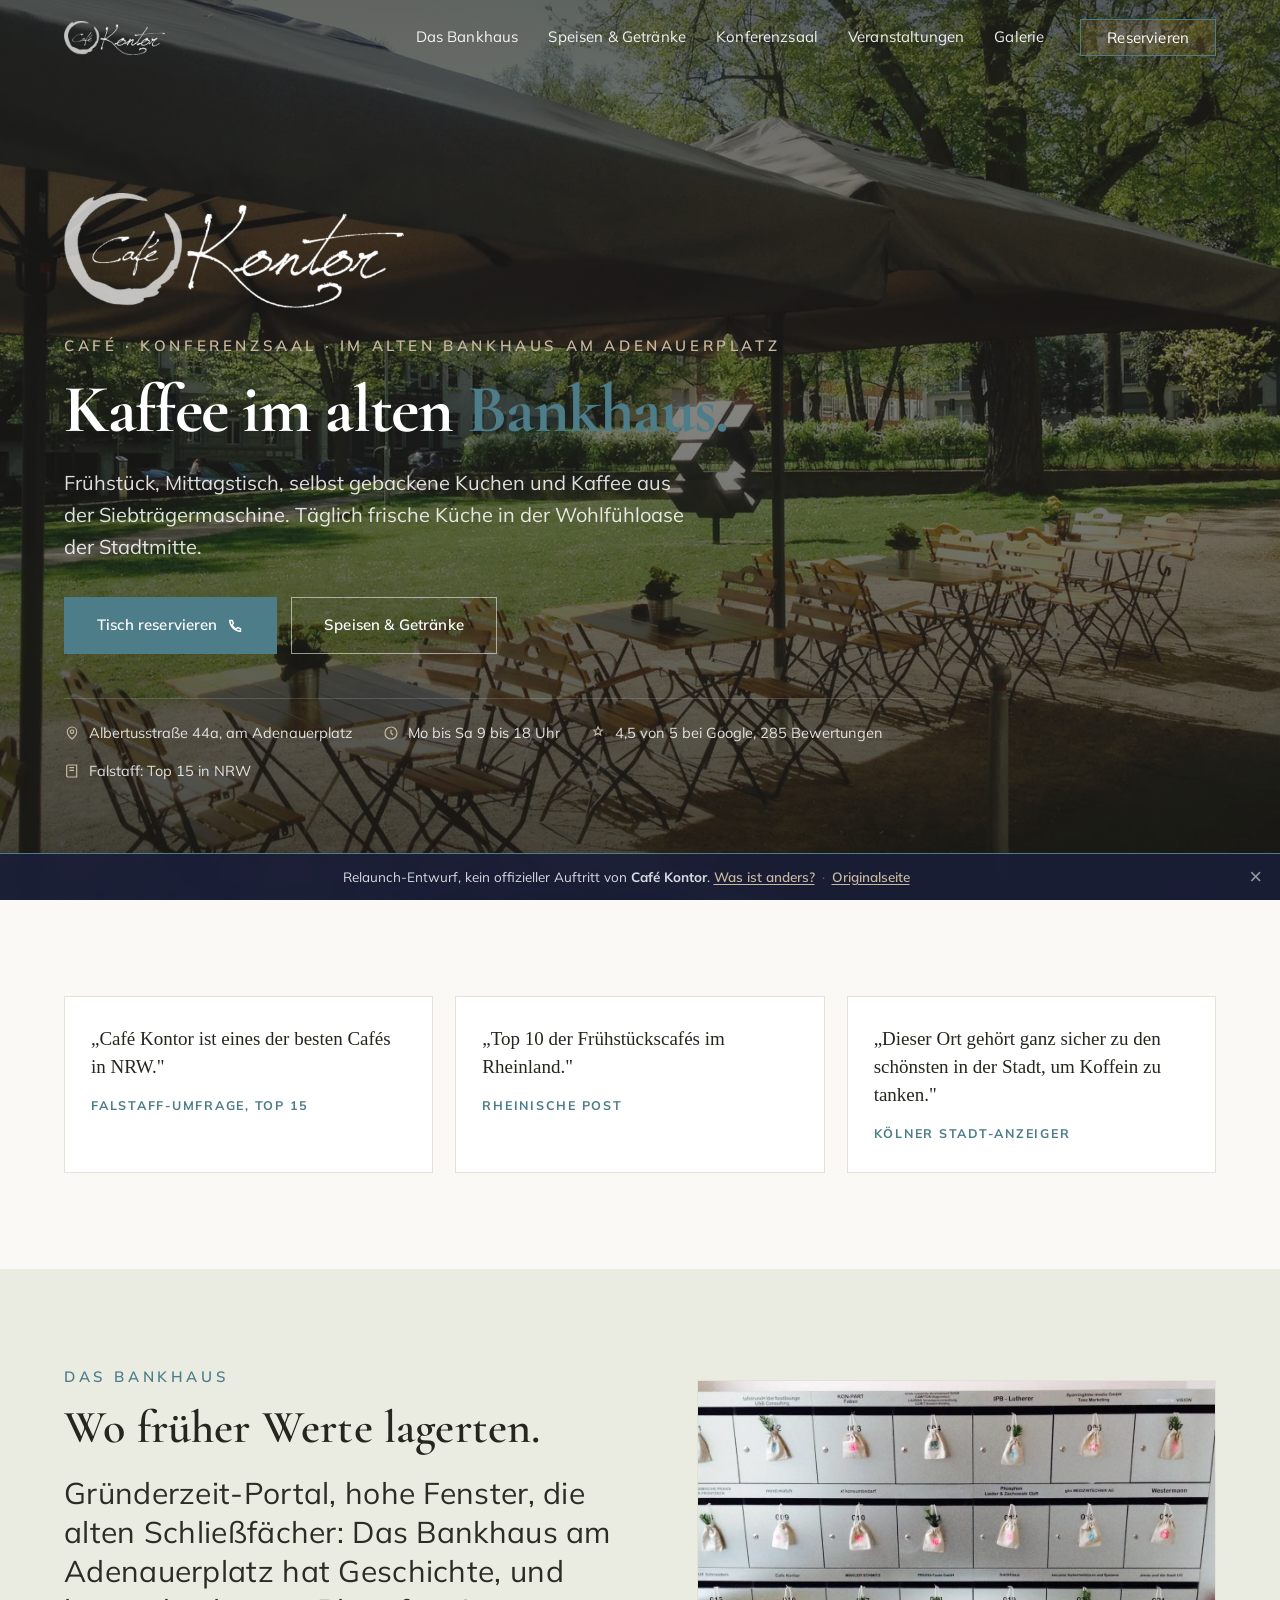
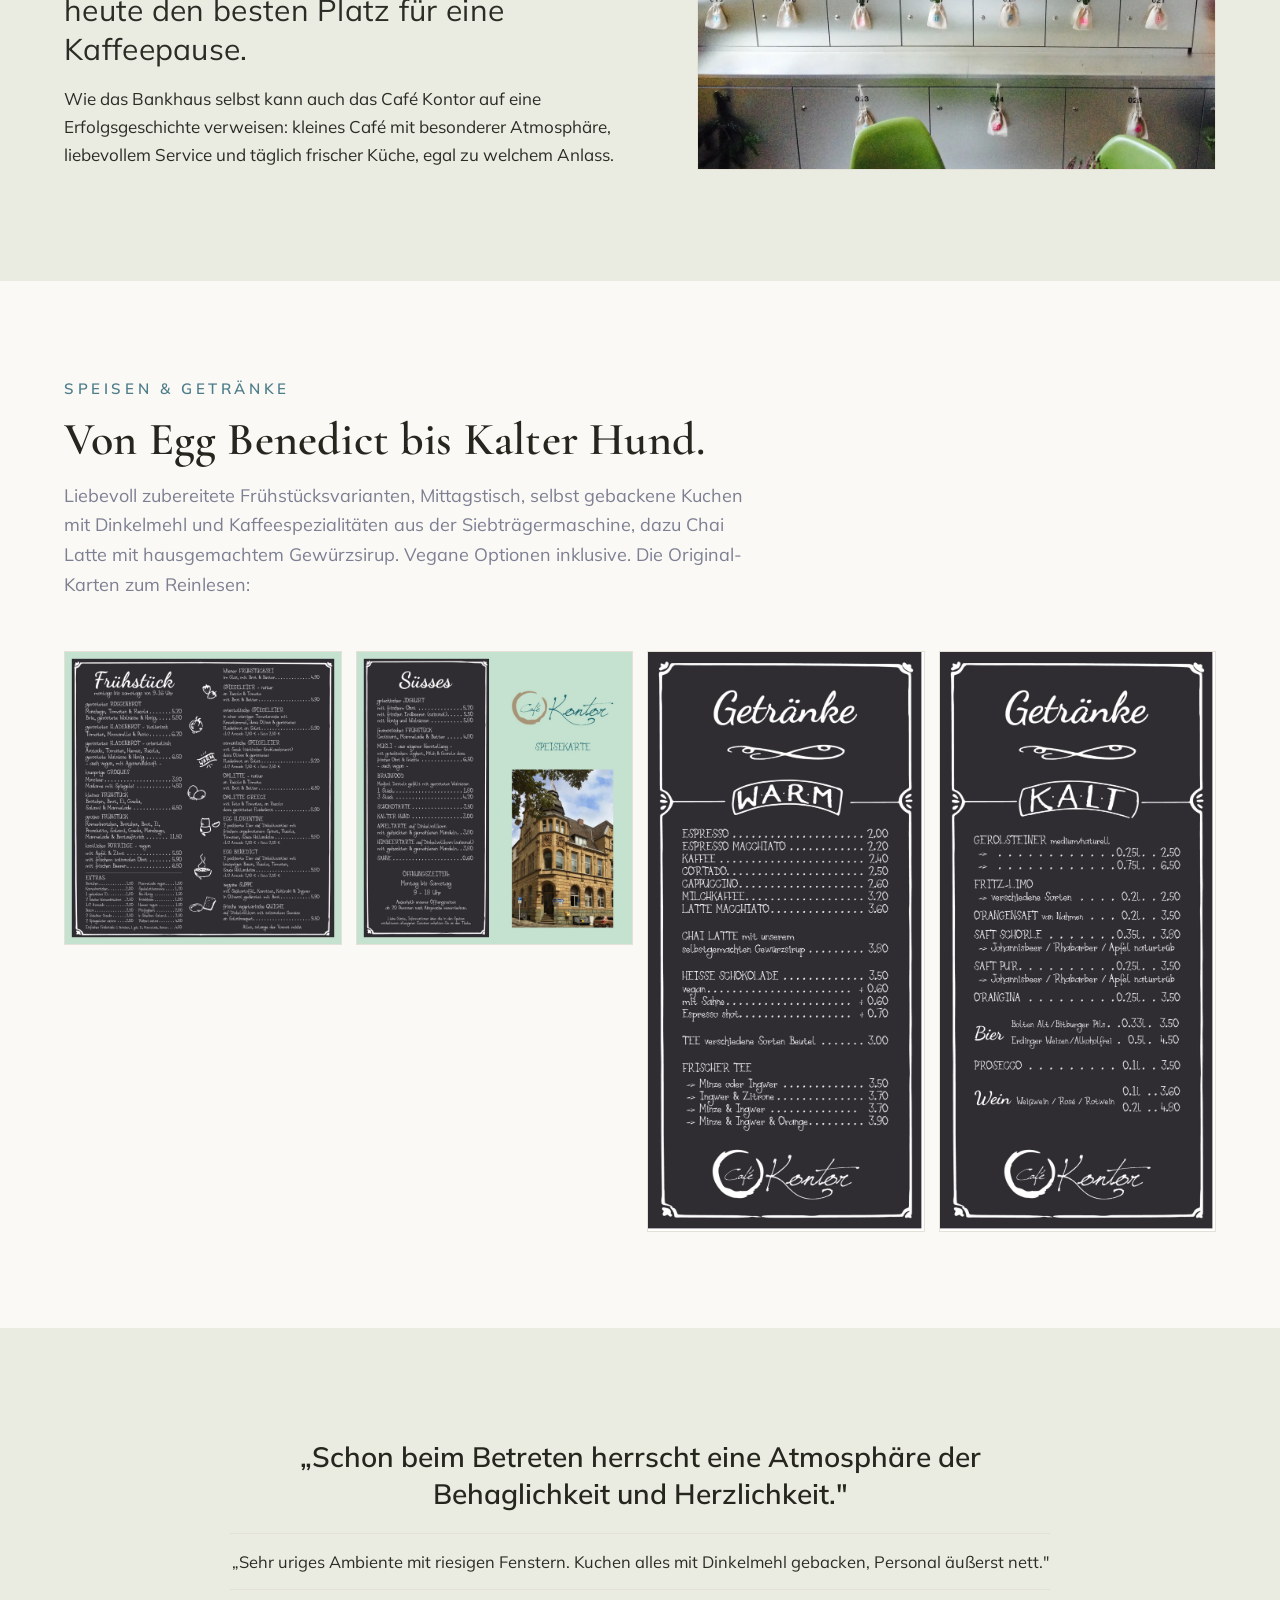
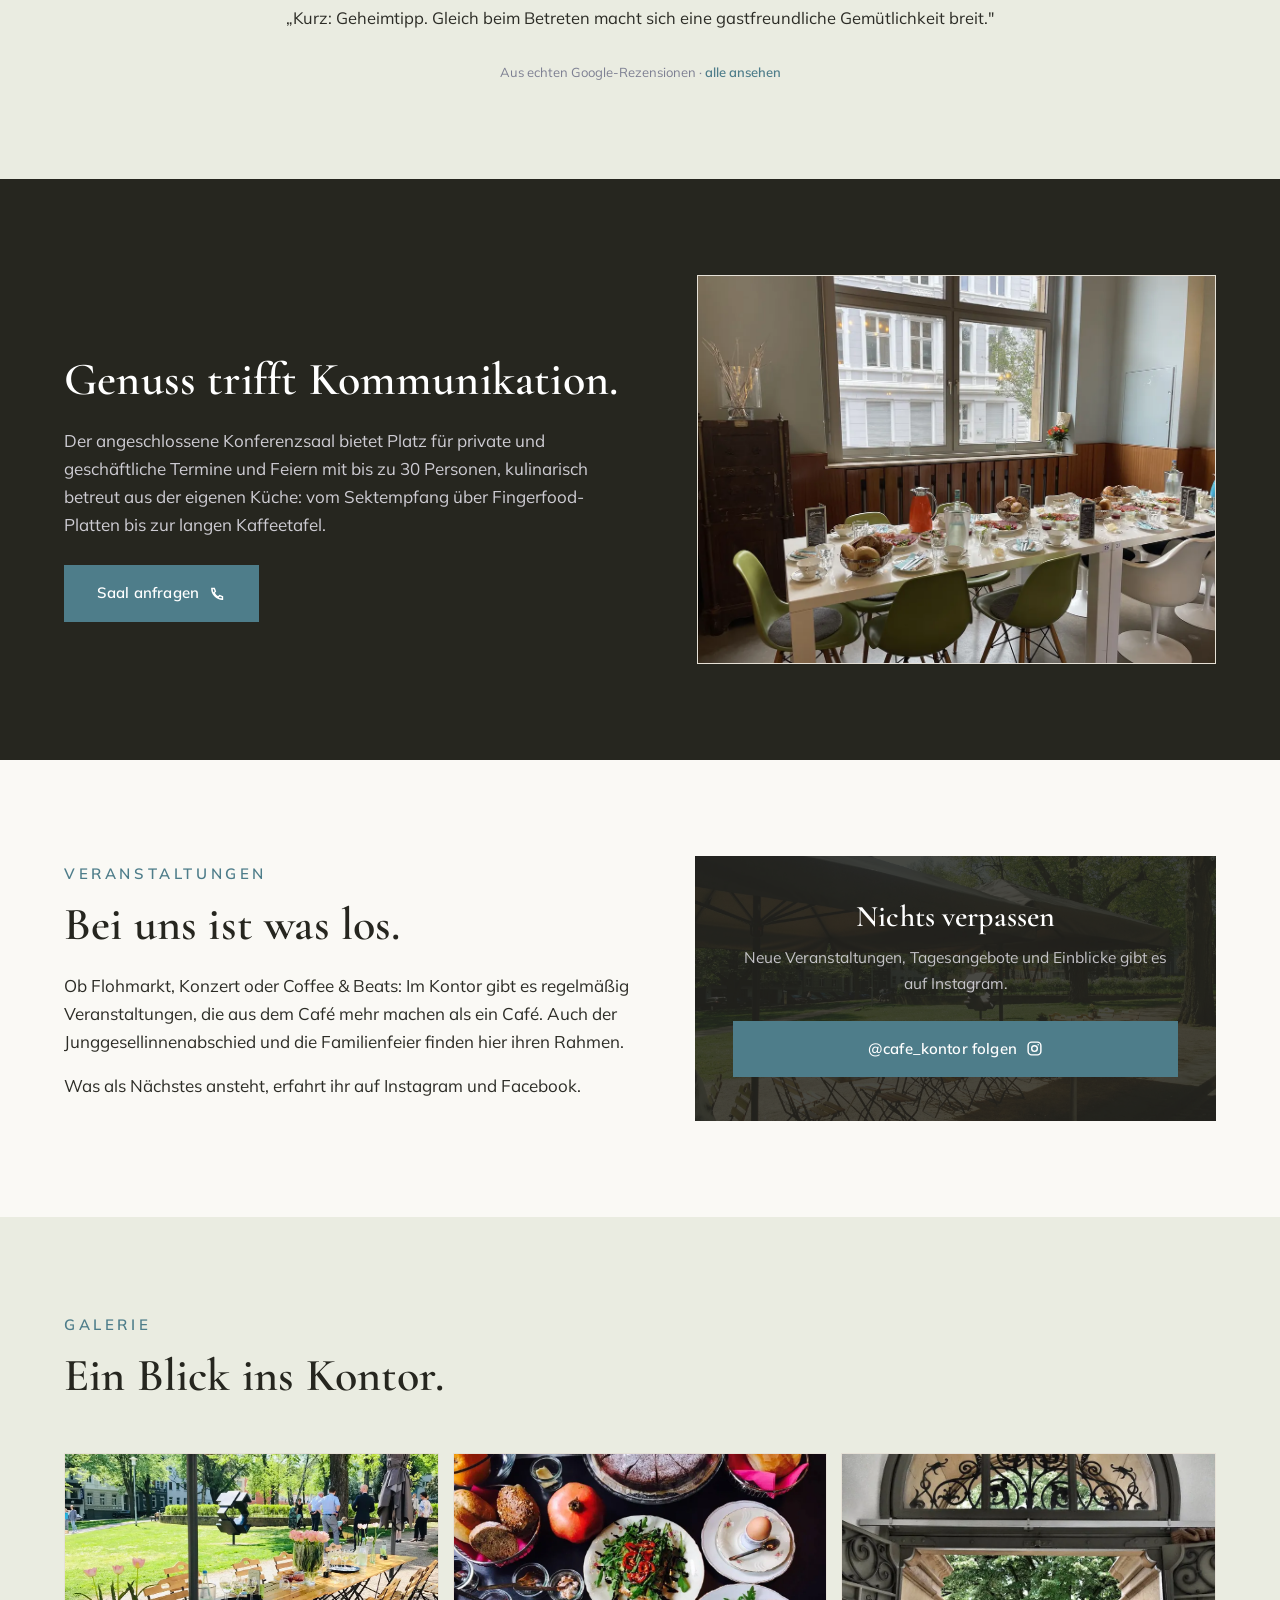
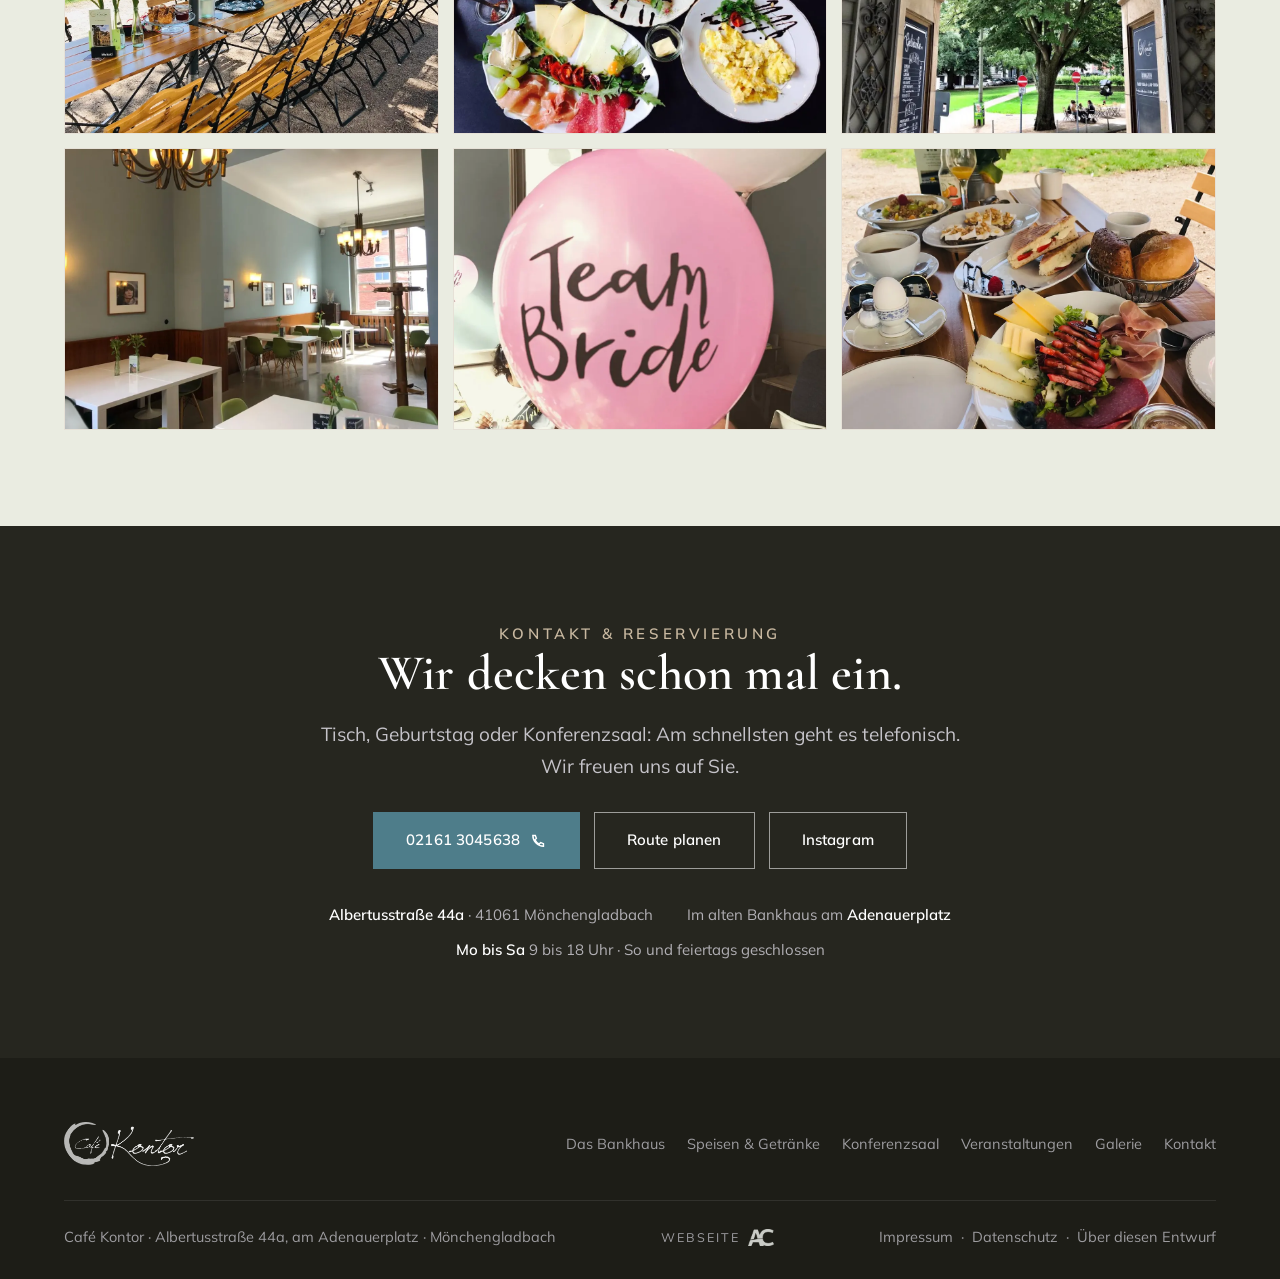
==== commit 99a80119: "CI-Fixrunde nach Vor-Ort-Abgleich: Logo neu aus Original-Scan (opak farbecht), Hero-Logo mobil weg, " ====
--- a/index.html
+++ b/index.html
@@ -16,7 +16,7 @@
 <link rel="icon" href="media/favicon.png" type="image/png">
 <link rel="preload" as="image" href="media/hero-960.webp" type="image/webp" media="(max-width:700px)">
 <link rel="preload" as="image" href="media/hero.webp" type="image/webp" media="(min-width:701px)">
-<link rel="stylesheet" href="css/site.css?v=1">
+<link rel="stylesheet" href="css/site.css?v=2">
 <script type="application/ld+json">
 {"@context":"https://schema.org","@type":"CafeOrCoffeeShop",
 "name":"Café Kontor","alternateName":"Café Kontor am Adenauerplatz",
@@ -39,8 +39,8 @@
 <header class="nav" id="nav">
   <div class="wrap">
     <a href="index.html#top" class="brand" aria-label="Café Kontor Startseite">
-      <img class="logo-light" src="media/logo-white.png" alt="Café Kontor" width="635" height="187">
-      <img class="logo-dark" src="media/logo-dark.png" alt="" aria-hidden="true" width="635" height="187">
+      <img class="logo-light" src="media/logo-white.png" alt="Café Kontor" width="1000" height="338">
+      <img class="logo-dark" src="media/logo-dark.png" alt="" aria-hidden="true" width="1000" height="338">
     </a>
     <nav class="nav__links" aria-label="Hauptnavigation">
       <a href="index.html#bankhaus">Das Bankhaus</a>
@@ -55,7 +55,7 @@
 </header>
 <nav class="mmenu" id="mmenu" aria-label="Mobile Navigation" inert>
   <div class="mmenu__top">
-    <a href="index.html#top" class="mmenu__logo" aria-label="Café Kontor Startseite"><img src="media/logo-white.png" alt="Café Kontor" width="635" height="187"></a>
+    <a href="index.html#top" class="mmenu__logo" aria-label="Café Kontor Startseite"><img src="media/logo-white.png" alt="Café Kontor" width="1000" height="338"></a>
     <button class="mmenu__x" id="mclose" aria-label="Menü schließen"></button>
   </div>
   <div class="mmenu__links">
@@ -83,7 +83,7 @@
   <div class="hero__bg" id="heroBg"></div>
   <div class="wrap">
     <div class="hero__inner">
-      <img class="hero__logo h-anim" src="media/logo-white.png" alt="Café Kontor" width="635" height="187" fetchpriority="high">
+      <img class="hero__logo h-anim" src="media/logo-white.png" alt="Café Kontor" width="1000" height="338" fetchpriority="high">
       <div class="eyebrow hero__eyebrow h-anim">Café &middot; Konferenzsaal &middot; Im alten Bankhaus am Adenauerplatz</div>
       <h1 class="h-anim">Kaffee im alten <em>Bankhaus.</em></h1>
       <p class="hero__sub h-anim">Frühstück, Mittagstisch, selbst gebackene Kuchen und Kaffee aus der Siebträgermaschine. Täglich frische Küche in der Wohlfühloase der Stadtmitte.</p>
@@ -233,7 +233,7 @@
 <footer class="foot">
   <div class="wrap">
     <div class="foot__top">
-      <a href="index.html#top" aria-label="Café Kontor Startseite"><img class="foot__brandimg" src="media/logo-white.png" alt="Café Kontor" width="635" height="187" loading="lazy" decoding="async"></a>
+      <a href="index.html#top" aria-label="Café Kontor Startseite"><img class="foot__brandimg" src="media/logo-white.png" alt="Café Kontor" width="1000" height="338" loading="lazy" decoding="async"></a>
       <nav class="foot__nav" aria-label="Footer">
         <a href="index.html#bankhaus">Das Bankhaus</a><a href="index.html#karte">Speisen &amp; Getränke</a>
         <a href="index.html#saal">Konferenzsaal</a><a href="index.html#events">Veranstaltungen</a><a href="index.html#galerie">Galerie</a><a href="index.html#kontakt">Kontakt</a>
@@ -263,6 +263,6 @@
 </div>
 <!-- /#chrome:demobar -->
 
-<script src="js/site.js?v=1"></script>
+<script src="js/site.js?v=2"></script>
 </body>
 </html>
--- a/css/site.css
+++ b/css/site.css
@@ -1,11 +1,11 @@
 /* =========================================================================
    Cafe Kontor - Redesign-Demonstrator
-   Vanilla CSS. Farben aus dem Markenauftritt: Tafel-Anthrazit + Mint (die
-   Original-Speisekarten) + Messing (Kronleuchter im Bankhaus).
-   DM Serif Display + Mulish self-hosted.
+   Vanilla CSS. Farben aus der gedruckten Speisekarte und dem Logo:
+   Tafel-Anthrazit + Salbei-Papier + Petrol (Schriftzug) + Taupe (Kaffeering).
+   Cormorant Garamond + Mulish self-hosted.
    ========================================================================= */
 
-@font-face{font-family:'DM Serif Display';src:url('../font/DMSerifDisplay-400.woff2') format('woff2');font-weight:400;font-style:normal;font-display:swap}
+@font-face{font-family:'Cormorant Garamond';src:url('../font/CormorantGaramond-600.woff2') format('woff2');font-weight:600 700;font-style:normal;font-display:swap}
 @font-face{font-family:'Mulish';src:url('../font/Mulish-400.woff2') format('woff2');font-weight:400;font-style:normal;font-display:swap}
 @font-face{font-family:'Mulish';src:url('../font/Mulish-600.woff2') format('woff2');font-weight:600;font-style:normal;font-display:swap}
 @font-face{font-family:'Mulish';src:url('../font/Mulish-700.woff2') format('woff2');font-weight:700;font-style:normal;font-display:swap}
@@ -13,12 +13,12 @@
 :root{
   --tinte:#26261f;      /* Tafel-Anthrazit (Speisekarten): dunkle Sektionen, Headings */
   --night:#1d1d17;      /* Footer / noch dunkler */
-  --blau:#cfe3d6;       /* Karten-Mint (Speisekarten-Rahmen) */
-  --koralle:#a8833f;    /* AKZENT Messing (Kronleuchter im Bankhaus): CTA, Eyebrow */
-  --koralle-d:#8f6e30;  /* Akzent dunkler (Hover) */
-  --orange:#c8ddcf;     /* helles Mint: Eyebrows/Icons auf dunkel */
+  --blau:#d9dfd0;       /* Salbei (Papier der gedruckten Karte) */
+  --koralle:#4e7d8a;    /* AKZENT Petrol (Kontor-Schriftzug im Logo): CTA, Eyebrow */
+  --koralle-d:#3e6672;  /* Akzent dunkler (Hover) */
+  --orange:#c8b8a0;     /* Taupe (Kaffeering im Logo): Eyebrows/Icons auf dunkel */
   --papier:#faf9f5;     /* Kreide-Grund hell */
-  --vanille:#e7efe9;    /* Sektions-BG Mint-hell */
+  --vanille:#eaece1;    /* Sektions-BG Salbei-hell */
   --ink:#2c2c26;        /* Fliesstext auf hell */
   --muted:#7d7f92;      /* gedaempft */
   --line:#e6e1d7;       /* Haarlinie */
@@ -38,10 +38,10 @@
   -webkit-font-smoothing:antialiased;text-rendering:optimizeLegibility;
   overflow-x:clip;overflow-wrap:break-word;
 }
-::selection{background:rgba(168,131,63,.25)}::-moz-selection{background:rgba(168,131,63,.25)}
+::selection{background:rgba(78,125,138,.25)}::-moz-selection{background:rgba(78,125,138,.25)}
 img{max-width:100%;height:auto;display:block}
 a{color:inherit;text-decoration:none}
-h1,h2,h3{font-family:'DM Serif Display',Georgia,serif;font-weight:400;line-height:1.12;letter-spacing:.002em;margin:0}
+h1,h2,h3{font-family:'Cormorant Garamond',Georgia,serif;font-weight:600;line-height:1.1;letter-spacing:.004em;margin:0}
 p{margin:0 0 1rem}
 .wrap{width:100%;max-width:var(--wrap);margin:0 auto;padding:0 24px}
 .section{padding:96px 0}
@@ -454,3 +454,5 @@
 .section--tinte .press .q{color:#fff}
 .press .src{display:block;margin-top:14px;font-size:12.5px;letter-spacing:.14em;text-transform:uppercase;color:var(--koralle);font-weight:700}
 @media(max-width:820px){.press{grid-template-columns:1fr}}
+
+@media(max-width:760px){.hero .hero__logo{display:none}}
